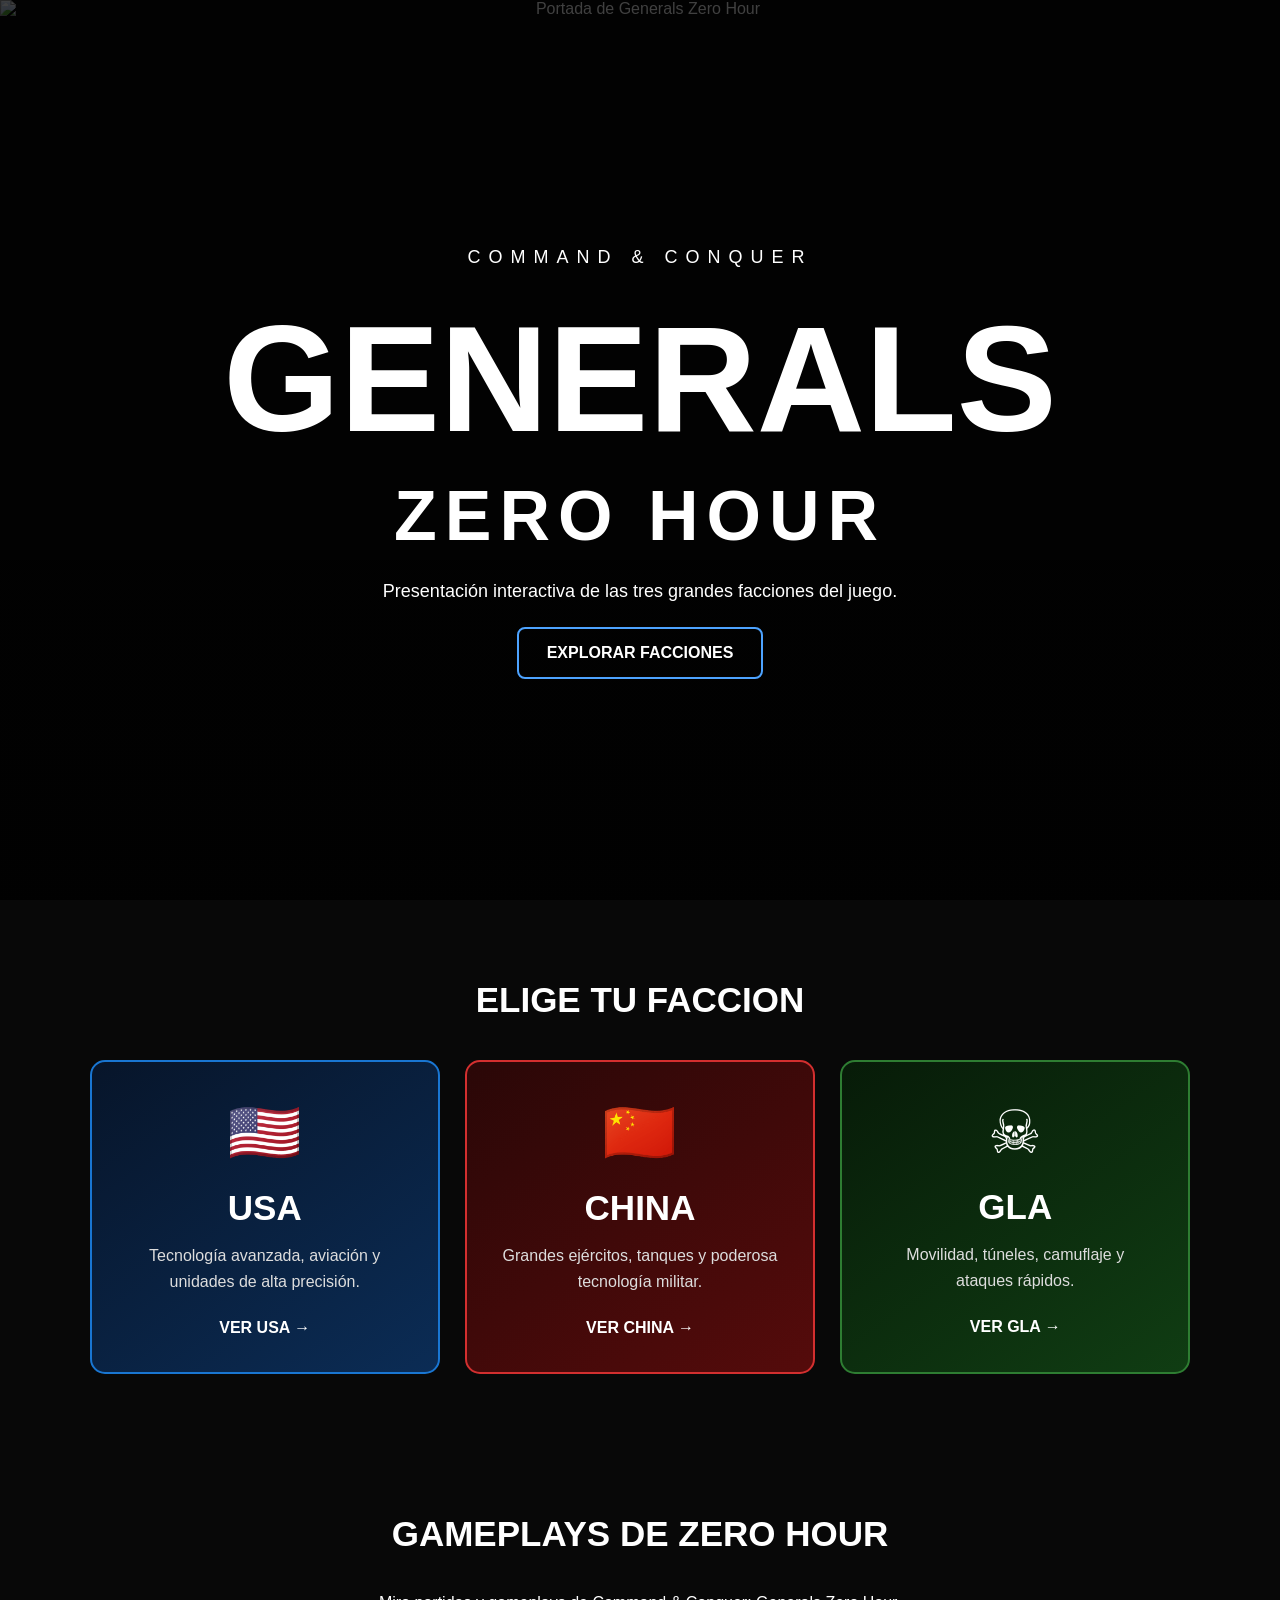
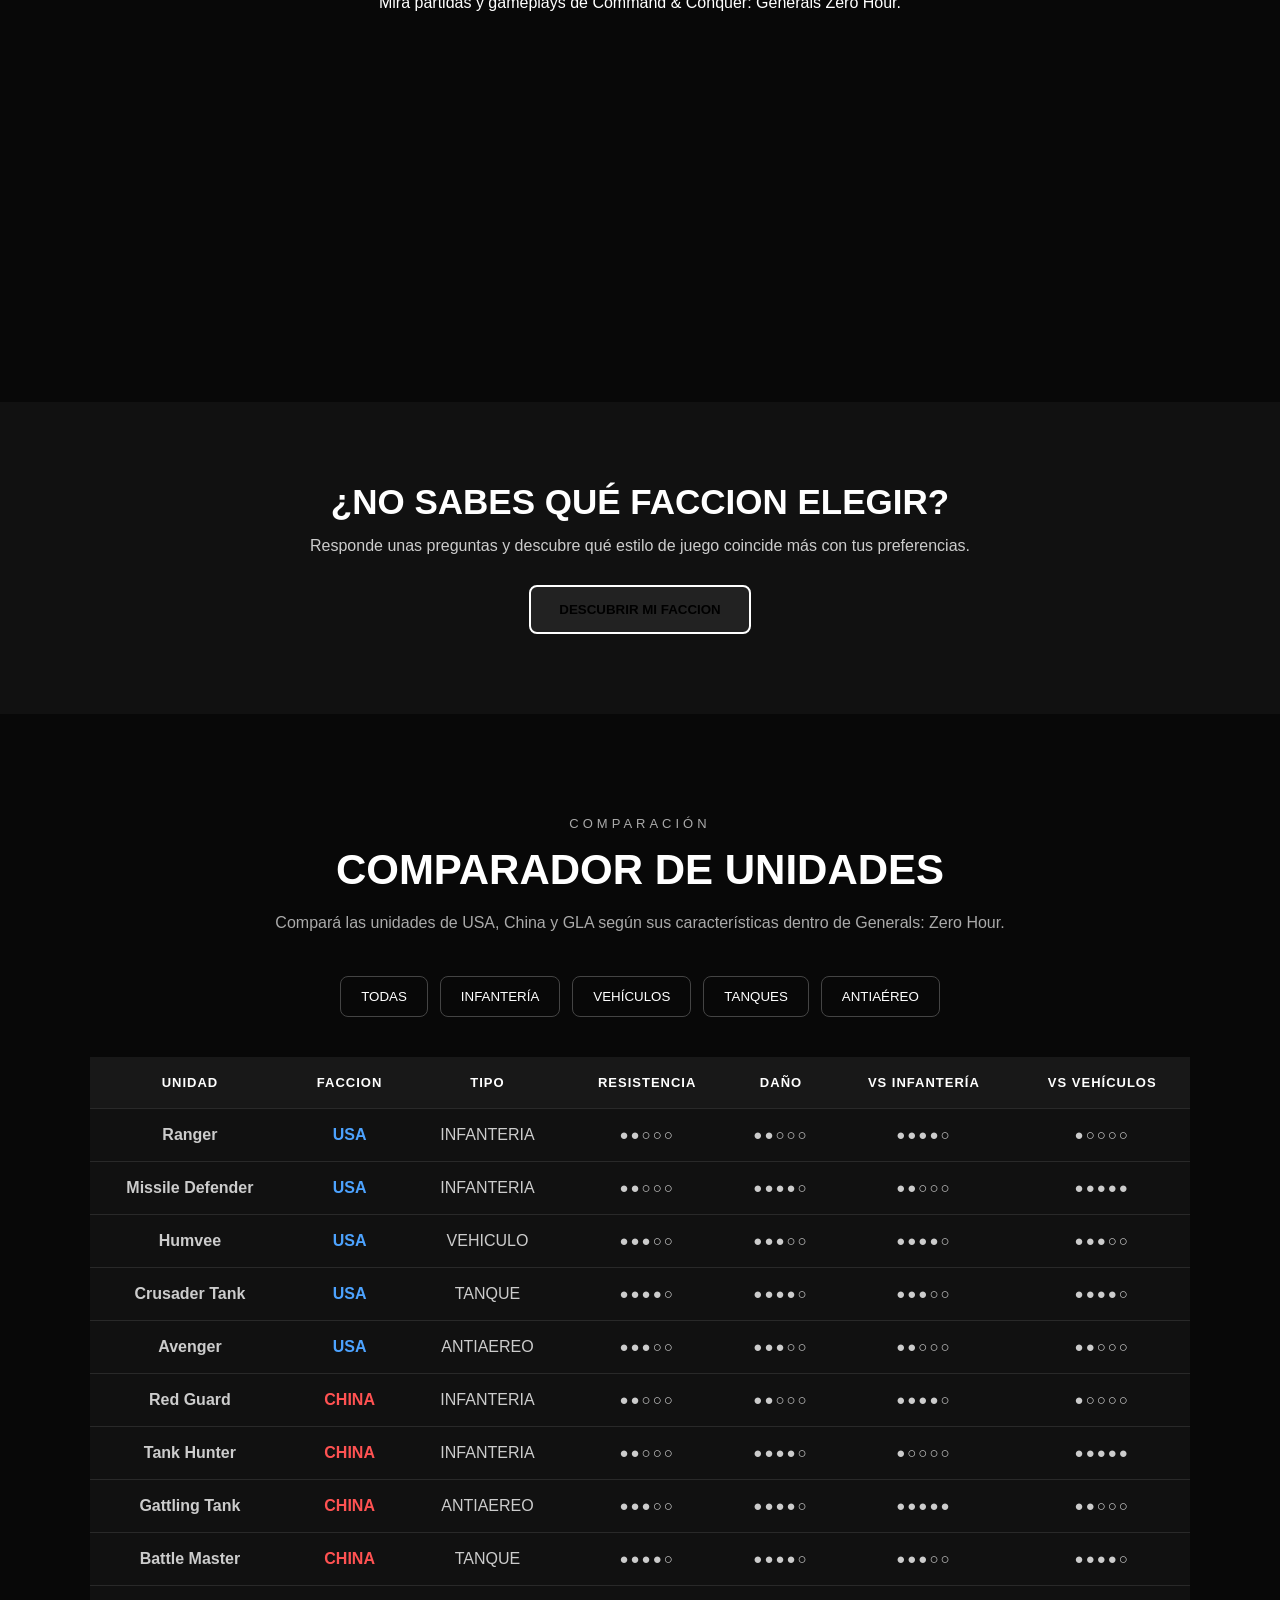
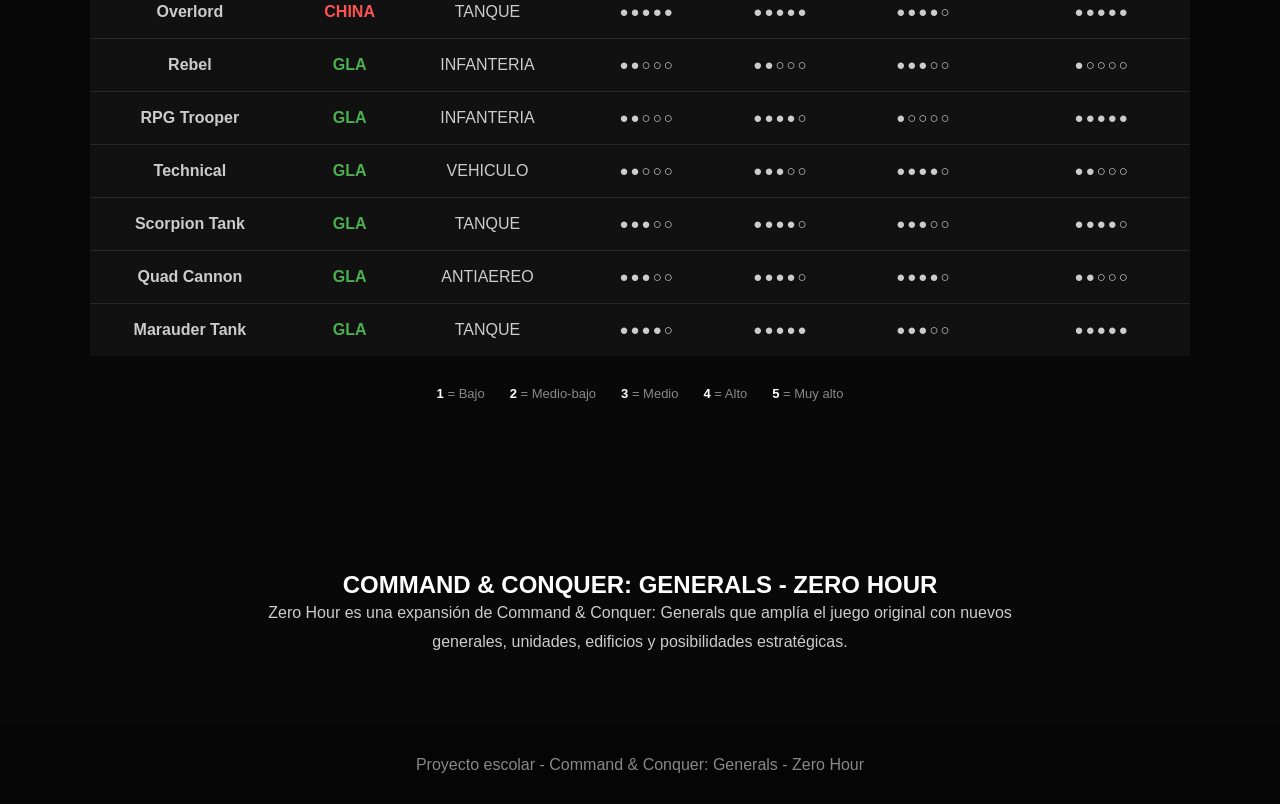
==== index.html @ 0353620f "Update index.html" ====
<!DOCTYPE html>
<html lang="es">
<head>
    <meta charset="UTF-8">
    <meta name="viewport" content="width=device-width, initial-scale=1.0">
    <title>Command & Conquer: Generals - Zero Hour</title>
    <link rel="stylesheet" href="estilo.css">
</head>

<body class="portada">

    <header class="hero">

        <!-- CAMBIA ESTA IMAGEN POR TU PORTADA -->
        <img src="portada.jpg" class="imagen-portada" alt="Portada de Generals Zero Hour">

        <div class="hero-contenido">
            <p class="subtitulo">COMMAND & CONQUER</p>

            <h1>GENERALS</h1>

            <h2>ZERO HOUR</h2>

            <p>
                Presentación interactiva de las tres grandes facciones
                del juego.
            </p>

            <a href="#facciones" class="boton principal">
                EXPLORAR FACCIONES
            </a>
        
        </div>

    </header>


    <main>

        <section id="facciones" class="seccion">

            <h2 class="titulo">ELIGE TU FACCION</h2>

            <div class="facciones">

                <a href="usa.html" class="faccion-card usa-card">
                    <div class="icono-faccion">🇺🇸</div>
                    <h3>USA</h3>
                    <p>
                        Tecnología avanzada, aviación y unidades de alta
                        precisión.
                    </p>
                    <span>VER USA →</span>
                </a>


                <a href="china.html" class="faccion-card china-card">
                    <div class="icono-faccion">🇨🇳</div>
                    <h3>CHINA</h3>
                    <p>
                        Grandes ejércitos, tanques y poderosa tecnología
                        militar.
                    </p>
                    <span>VER CHINA →</span>
                </a>


                <a href="gla.html" class="faccion-card gla-card">
                    <div class="icono-faccion">☠</div>
                    <h3>GLA</h3>
                    <p>
                        Movilidad, túneles, camuflaje y ataques rápidos.
                    </p>
                    <span>VER GLA →</span>
                </a>

            </div>

        </section>
        <!-- =====================================
     GAMEPLAYS DE ZERO HOUR
===================================== -->

<section id="gameplays" class="gameplays">

    <h2 class="titulo">GAMEPLAYS DE ZERO HOUR</h2>

    <p>
        Mira partidas y gameplays de Command & Conquer: Generals Zero Hour.
    </p>

    <div class="videos-grid">

        <div class="video">
            <iframe
                src="https://www.youtube.com/embed/ID_DEL_VIDEO"
                title="Gameplay de Generals Zero Hour"
                allowfullscreen>
            </iframe>
        </div>

        <div class="video">
            <iframe
                src="https://www.youtube.com/embed/ID_DEL_VIDEO"
                title="Gameplay de Generals Zero Hour"
                allowfullscreen>
            </iframe>
        </div>

    </div>

</section>


        <!-- DESCUBRIR FACCIÓN -->

        <section class="descubrir">

            <h2>¿NO SABES QUÉ FACCION ELEGIR?</h2>

            <p>
                Responde unas preguntas y descubre qué estilo de juego
                coincide más con tus preferencias.
            </p>

            <button onclick="iniciarTest()" class="boton descubrir-boton">
                DESCUBRIR MI FACCION
            </button>

            <div id="test" class="test oculto">

                <h3 id="pregunta"></h3>

                <div id="respuestas"></div>

            </div>

            <div id="resultado" class="resultado oculto"></div>

        </section>

        <!-- =====================================
     COMPARACIÓN DE UNIDADES
===================================== -->

<section id="comparacion" class="comparacion">

    <span class="etiqueta-comparacion">
        COMPARACIÓN
    </span>

    <h2>COMPARADOR DE UNIDADES</h2>

    <p class="intro-comparacion">
        Compará las unidades de USA, China y GLA según sus
        características dentro de Generals: Zero Hour.
    </p>


    <!-- FILTROS -->

    <div class="filtros-comparacion">

        <button onclick="filtrarUnidades('todas')">
            TODAS
        </button>

        <button onclick="filtrarUnidades('infanteria')">
            INFANTERÍA
        </button>

        <button onclick="filtrarUnidades('vehiculo')">
            VEHÍCULOS
        </button>

        <button onclick="filtrarUnidades('tanque')">
            TANQUES
        </button>

        <button onclick="filtrarUnidades('antiaereo')">
            ANTIAÉREO
        </button>

    </div>


    <!-- TABLA -->

    <div class="tabla-comparacion">

        <table>

            <thead>

                <tr>
                    <th>UNIDAD</th>
                    <th>FACCION</th>
                    <th>TIPO</th>
                    <th>RESISTENCIA</th>
                    <th>DAÑO</th>
                    <th>VS INFANTERÍA</th>
                    <th>VS VEHÍCULOS</th>
                </tr>

            </thead>

            <tbody id="tabla-unidades">

            </tbody>

        </table>

    </div>


    <!-- LEYENDA -->

    <div class="leyenda-comparacion">

        <p>
            <strong>1</strong> = Bajo
        </p>

        <p>
            <strong>2</strong> = Medio-bajo
        </p>

        <p>
            <strong>3</strong> = Medio
        </p>

        <p>
            <strong>4</strong> = Alto
        </p>

        <p>
            <strong>5</strong> = Muy alto
        </p>

    </div>

</section>


        <section class="informacion">

            <h2>COMMAND & CONQUER: GENERALS - ZERO HOUR</h2>

            <p>
                Zero Hour es una expansión de Command & Conquer: Generals
                que amplía el juego original con nuevos generales, unidades,
                edificios y posibilidades estratégicas.
            </p>

        </section>

    </main>


    <footer>
        <p>Proyecto escolar - Command & Conquer: Generals - Zero Hour</p>
    </footer>


    <script src="script.js"></script>

</body>
</html>
---- estilo.css ----
* {
    margin: 0;
    padding: 0;
    box-sizing: border-box;
}


html {
    scroll-behavior: smooth;
}


body {
    font-family: Arial, sans-serif;
    background: #080808;
    color: white;
}


a {
    text-decoration: none;
    color: inherit;
}


/* =========================
   PORTADA
========================= */

.hero {
    min-height: 100vh;
    position: relative;
    display: flex;
    align-items: center;
    justify-content: center;
    text-align: center;
    overflow: hidden;
}


.imagen-portada {
    position: absolute;
    width: 100%;
    height: 100%;
    object-fit: cover;
    z-index: -2;
}


.hero::after {
    content: "";
    position: absolute;
    inset: 0;
    background: linear-gradient(
        rgba(0,0,0,.75),
        rgba(0,0,0,.85)
    );
    z-index: -1;
}


.hero-contenido {
    max-width: 900px;
    padding: 30px;
}


.subtitulo {
    letter-spacing: 8px;
    font-size: 20px;
}


.hero h1 {
    font-size: clamp(60px, 12vw, 150px);
    margin: 10px 0;
}


.hero h2 {
    font-size: clamp(30px, 6vw, 70px);
    letter-spacing: 8px;
}


.hero p {
    margin: 25px 0;
    font-size: 18px;
}


/* =========================
   BOTONES
========================= */

.boton {
    display: inline-block;
    padding: 15px 28px;
    border: 2px solid white;
    border-radius: 8px;
    font-weight: bold;
    cursor: pointer;
    transition: .3s;
}


.boton:hover {
    transform: scale(1.05);
    background: white;
    color: black;
}


.principal {
    border-color: #4da3ff;
}


/* =========================
   SECCIONES
========================= */

.seccion {
    padding: 80px 7%;
}


.titulo {
    text-align: center;
    margin-bottom: 40px;
    font-size: 35px;
}


/* =========================
   FACCIONES
========================= */

.facciones {
    display: grid;
    grid-template-columns: repeat(3, 1fr);
    gap: 25px;
}


.faccion-card {
    min-height: 300px;
    padding: 35px;
    border-radius: 15px;
    text-align: center;
    border: 2px solid;
    transition: .3s;
}


.faccion-card:hover {
    transform: translateY(-10px);
}


.icono-faccion {
    font-size: 60px;
    margin-bottom: 20px;
}


.faccion-card h3 {
    font-size: 35px;
    margin-bottom: 15px;
}


.faccion-card p {
    line-height: 1.6;
    color: #ddd;
}


.faccion-card span {
    display: block;
    margin-top: 25px;
    font-weight: bold;
}


/* USA */

.usa-card {
    border-color: #1976d2;
    background: linear-gradient(
        145deg,
        #07152a,
        #0b2c55
    );
}


/* CHINA */

.china-card {
    border-color: #d32f2f;
    background: linear-gradient(
        145deg,
        #2a0707,
        #550b0b
    );
}


/* GLA */

.gla-card {
    border-color: #2e7d32;
    background: linear-gradient(
        145deg,
        #071b08,
        #103d13
    );
}


/* =========================
   DESCUBRIR
========================= */

.descubrir {
    padding: 80px 7%;
    text-align: center;
    background: #111;
}


.descubrir h2 {
    font-size: 35px;
    margin-bottom: 15px;
}


.descubrir p {
    color: #ccc;
    margin-bottom: 30px;
}


.descubrir-boton {
    background: #222;
}


.test {
    max-width: 700px;
    margin: 40px auto;
    padding: 30px;
    border: 1px solid #555;
    border-radius: 15px;
}


.test button {
    width: 100%;
    margin: 10px 0;
    padding: 15px;
    border: 1px solid #555;
    background: #181818;
    color: white;
    border-radius: 8px;
    cursor: pointer;
}


.test button:hover {
    background: #333;
}


.resultado {
    max-width: 700px;
    margin: auto;
    padding: 30px;
    border-radius: 15px;
    background: #181818;
}


.oculto {
    display: none;
}


/* =========================
   INFORMACION
========================= */

.informacion {
    padding: 70px 10%;
    text-align: center;
}


.informacion p {
    max-width: 800px;
    margin: auto;
    line-height: 1.8;
    color: #ccc;
}


footer {
    text-align: center;
    padding: 30px;
    background: #050505;
    color: #888;
}


/* =========================
   BARRA DE FACCIONES
========================= */

.barra {
    position: sticky;
    top: 0;
    z-index: 10;

    display: flex;
    justify-content: space-between;
    align-items: center;

    padding: 18px 6%;

    background: rgba(0,0,0,.9);
    backdrop-filter: blur(10px);
}


.logo {
    font-weight: bold;
    font-size: 22px;
}


.barra nav {
    display: flex;
    gap: 25px;
}


.barra nav a:hover {
    text-decoration: underline;
}


/* =========================
   CABECERA DE FACCION
========================= */

.cabecera-faccion {
    min-height: 400px;

    display: flex;
    align-items: center;

    padding: 60px 8%;

    border-bottom: 3px solid;
}


.cabecera-faccion h1 {
    font-size: 100px;
    margin: 10px 0;
}


.cabecera-faccion p {
    max-width: 700px;
    font-size: 20px;
    line-height: 1.6;
}


.etiqueta {
    letter-spacing: 4px;
}


/* =========================
   CONTENIDO
========================= */

.contenido-faccion {
    padding: 70px 7%;
}


.contenido-faccion section {
    margin-bottom: 100px;
}


.galeria {
    display: grid;
    grid-template-columns: repeat(4, 1fr);
    gap: 25px;
}


/* =========================
   TARJETAS DE UNIDADES
========================= */

.unidad {
    background: #111;
    border: 1px solid #333;
    border-radius: 12px;
    overflow: hidden;
    transition: .3s;
}


.unidad:hover {
    transform: translateY(-7px);
}


.unidad img {
    width: 100%;
    height: 180px;
    object-fit: cover;
    display: block;
    background: #222;
}


.unidad h3 {
    padding: 15px 15px 5px;
}


.unidad p {
    padding: 0 15px 20px;
    color: #aaa;
    line-height: 1.5;
}


/* =========================
   USA
========================= */

.usa .cabecera-faccion {
    background: linear-gradient(
        135deg,
        #061a35,
        #0b4d91
    );

    border-color: #1976d2;
}


.usa .titulo {
    color: #4da3ff;
}


.usa .unidad:hover {
    border-color: #1976d2;
}


/* =========================
   CHINA
========================= */

.china .cabecera-faccion {
    background: linear-gradient(
        135deg,
        #350606,
        #8b0000
    );

    border-color: #d32f2f;
}


.china .titulo {
    color: #ff5252;
}


.china .unidad:hover {
    border-color: #d32f2f;
}


/* =========================
   GLA
========================= */

.gla .cabecera-faccion {
    background: linear-gradient(
        135deg,
        #061d08,
        #17651e
    );

    border-color: #2e7d32;
}


.gla .titulo {
    color: #4caf50;
}


.gla .unidad:hover {
    border-color: #2e7d32;
}


/* =========================
   VOLVER
========================= */

.volver {
    margin-bottom: 50px;
}


/* =========================
   CELULAR
========================= */

@media (max-width: 900px) {

    .facciones {
        grid-template-columns: 1fr;
    }


    .galeria {
        grid-template-columns: repeat(2, 1fr);
    }


    .barra {
        flex-direction: column;
        gap: 15px;
    }

}


@media (max-width: 550px) {

    .galeria {
        grid-template-columns: 1fr;
    }


    .barra nav {
        gap: 10px;
        font-size: 13px;
    }


    .cabecera-faccion h1 {
        font-size: 65px;
    }


}
/* =========================
   TARJETAS DE GENERALES
========================= */

.generales-grid {
    display: grid;
    grid-template-columns: repeat(3, 1fr);
    gap: 30px;
    margin-top: 40px;
}

.general-card {
    background: #111;
    border: 1px solid #333;
    border-radius: 15px;
    overflow: hidden;
    transition: .3s;
    box-shadow: 0 10px 30px rgba(0,0,0,.4);
}

.general-card:hover {
    transform: translateY(-8px);
}

.general-card > img {
    width: 100%;
    height: 230px;
    object-fit: cover;
    display: block;
    background: #222;
}

.general-info {
    padding: 25px;
}

.general-info h3 {
    font-size: 27px;
    margin-bottom: 5px;
}

.general-info h4 {
    margin-bottom: 18px;
    font-size: 17px;
    color: #aaa;
}

.general-info p {
    color: #ccc;
    line-height: 1.6;
    margin-bottom: 20px;
}

.general-info h5 {
    margin-top: 20px;
    margin-bottom: 8px;
    letter-spacing: 1px;
}

.general-info ul {
    padding-left: 20px;
    color: #bbb;
    line-height: 1.8;
}

.tipo-general {
    display: inline-block;
    font-size: 12px;
    letter-spacing: 2px;
    font-weight: bold;
    margin-bottom: 10px;
}


/* COLORES USA */

.usa .general-card {
    border-color: #145da0;
}

.usa .general-card:hover {
    border-color: #4da3ff;
    box-shadow: 0 10px 35px rgba(25,118,210,.3);
}

.usa .tipo-general {
    color: #4da3ff;
}


/* COLORES CHINA */

.china .general-card {
    border-color: #8b1717;
}

.china .general-card:hover {
    border-color: #ff5252;
    box-shadow: 0 10px 35px rgba(211,47,47,.3);
}

.china .tipo-general {
    color: #ff5252;
}


/* COLORES GLA */

.gla .general-card {
    border-color: #17651e;
}

.gla .general-card:hover {
    border-color: #4caf50;
    box-shadow: 0 10px 35px rgba(46,125,50,.3);
}

.gla .tipo-general {
    color: #4caf50;
}


/* RESPONSIVE */

@media (max-width: 1000px) {

    .generales-grid {
        grid-template-columns: repeat(2, 1fr);
    }

}

@media (max-width: 600px) {

    .generales-grid {
        grid-template-columns: 1fr;
    }

}
/* =========================
   GENERALES SELECCIONABLES
========================= */

.general-seleccionable {
    cursor: pointer;
}

.general-seleccionable:hover {
    transform: translateY(-10px) scale(1.02);
}


/* =========================
   PÁGINA DEL GENERAL
========================= */

.pagina-general {
    background: #080808;
    color: white;
}

.contenido-general {
    width: 90%;
    max-width: 1200px;
    margin: 0 auto;
    padding: 70px 0;
}

.general-cabecera {
    display: grid;
    grid-template-columns: 400px 1fr;
    gap: 50px;
    align-items: center;
    margin-bottom: 70px;
}

.general-cabecera img {
    width: 100%;
    height: 400px;
    object-fit: cover;
    border-radius: 18px;
    background: #151515;
}

.general-cabecera h1 {
    font-size: 48px;
    margin: 10px 0;
}

.general-cabecera h2 {
    color: #aaa;
    margin-bottom: 20px;
}

.general-cabecera p {
    color: #ccc;
    line-height: 1.8;
    font-size: 17px;
}


/* LISTAS DE INFORMACIÓN */

.info-lista {
    display: grid;
    grid-template-columns: repeat(3, 1fr);
    gap: 20px;
    margin-bottom: 60px;
}

.info-item {
    background: #151515;
    border: 1px solid #333;
    border-radius: 12px;
    padding: 20px;
    color: #ddd;
    transition: .3s;
}

.info-item:hover {
    transform: translateY(-5px);
    border-color: #777;
}


/* TÁCTICAS */

.tacticas {
    background: #111;
    border-left: 4px solid #777;
    padding: 30px;
    margin-bottom: 60px;
    border-radius: 10px;
}

.tacticas p {
    color: #ccc;
    line-height: 1.8;
}


/* UNIDADES */

#unidades-especiales {
    margin-bottom: 60px;
}


/* BOTONES */

.botones-general {
    display: flex;
    justify-content: center;
    gap: 20px;
    flex-wrap: wrap;
    margin-top: 50px;
}


/* MÓVIL */

@media (max-width: 800px) {

    .general-cabecera {
        grid-template-columns: 1fr;
    }

    .general-cabecera img {
        height: 300px;
    }

    .general-cabecera h1 {
        font-size: 35px;
    }

    .info-lista {
        grid-template-columns: 1fr;
    }

}
/* =====================================
   COMPARADOR DE UNIDADES
===================================== */

.comparacion {

    padding: 100px 7%;

    background: #080808;

    text-align: center;

}


.etiqueta-comparacion {

    display: inline-block;

    color: #aaa;

    letter-spacing: 4px;

    font-size: 13px;

    margin-bottom: 15px;

}


.comparacion h2 {

    font-size: 42px;

    margin-bottom: 15px;

}


.intro-comparacion {

    max-width: 750px;

    margin: 0 auto 40px;

    color: #aaa;

    line-height: 1.7;

}


/* FILTROS */

.filtros-comparacion {

    display: flex;

    justify-content: center;

    flex-wrap: wrap;

    gap: 12px;

    margin-bottom: 40px;

}


.filtros-comparacion button {

    padding: 12px 20px;

    background: transparent;

    color: white;

    border: 1px solid #444;

    border-radius: 8px;

    cursor: pointer;

    transition: .3s;

}


.filtros-comparacion button:hover {

    background: #222;

    transform: translateY(-2px);

}


/* TABLA */

.tabla-comparacion {

    width: 100%;

    overflow-x: auto;

}


.tabla-comparacion table {

    width: 100%;

    min-width: 850px;

    border-collapse: collapse;

    background: #111;

}


.tabla-comparacion th {

    padding: 18px 12px;

    background: #181818;

    color: white;

    font-size: 13px;

    letter-spacing: 1px;

}


.tabla-comparacion td {

    padding: 17px 12px;

    border-top: 1px solid #292929;

    color: #ccc;

}


.tabla-comparacion tr:hover {

    background: #191919;

}


/* COLORES DE FACCIONES */

.faccion-usa {

    color: #4da3ff !important;

    font-weight: bold;

}


.faccion-china {

    color: #ff5252 !important;

    font-weight: bold;

}


.faccion-gla {

    color: #4caf50 !important;

    font-weight: bold;

}


/* BARRAS */

.nivel {

    letter-spacing: 2px;

    font-size: 15px;

    white-space: nowrap;

}


/* LEYENDA */

.leyenda-comparacion {

    display: flex;

    justify-content: center;

    gap: 25px;

    flex-wrap: wrap;

    margin-top: 30px;

    color: #888;

    font-size: 13px;

}


.leyenda-comparacion strong {

    color: white;

}


/* MÓVIL */

@media (max-width: 700px) {

    .comparacion {

        padding: 70px 4%;

    }

    .comparacion h2 {

        font-size: 30px;

    }

}
.gameplays {
    padding: 60px 8%;
    text-align: center;
}

.gameplays p {
    margin-bottom: 30px;
}

.videos-grid {
    display: grid;
    grid-template-columns: repeat(auto-fit, minmax(300px, 1fr));
    gap: 25px;
}

.video {
    width: 100%;
    aspect-ratio: 16 / 9;
}

.video iframe {
    width: 100%;
    height: 100%;
    border: none;
    border-radius: 10px;
}
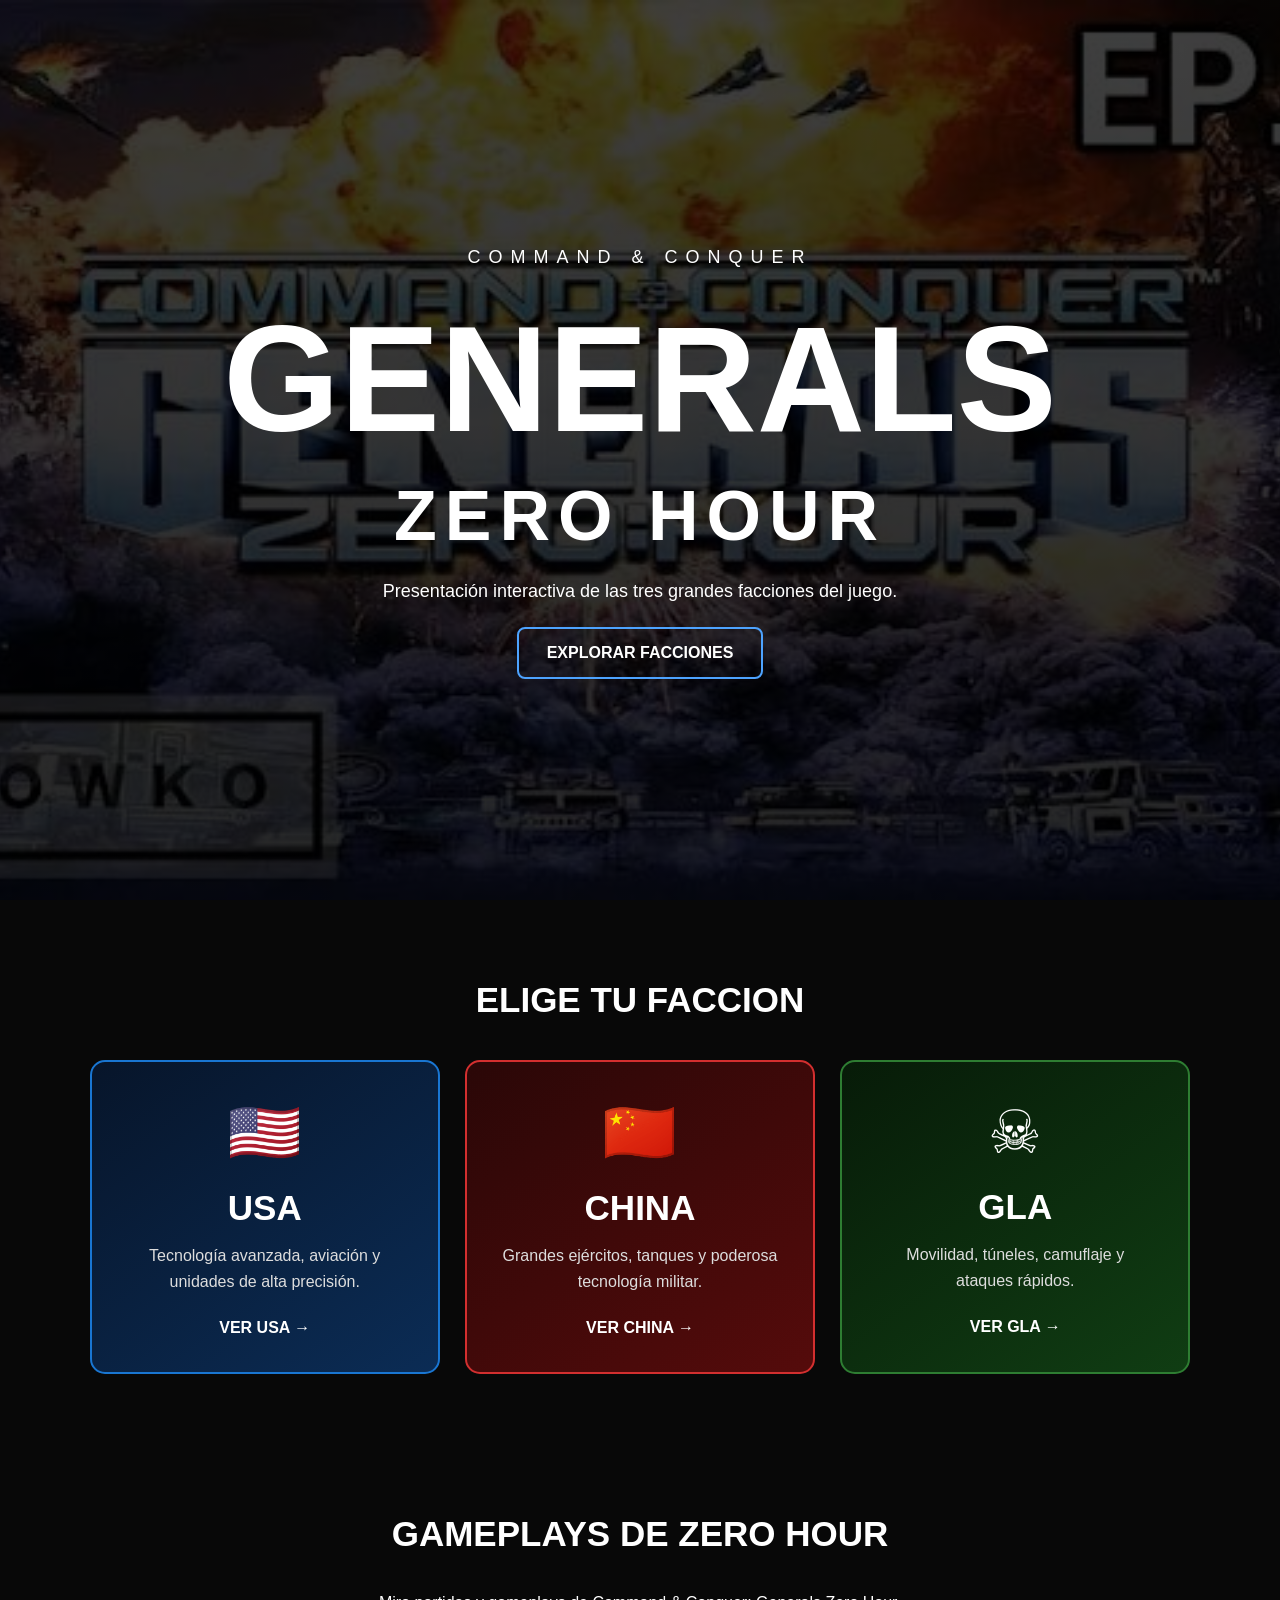
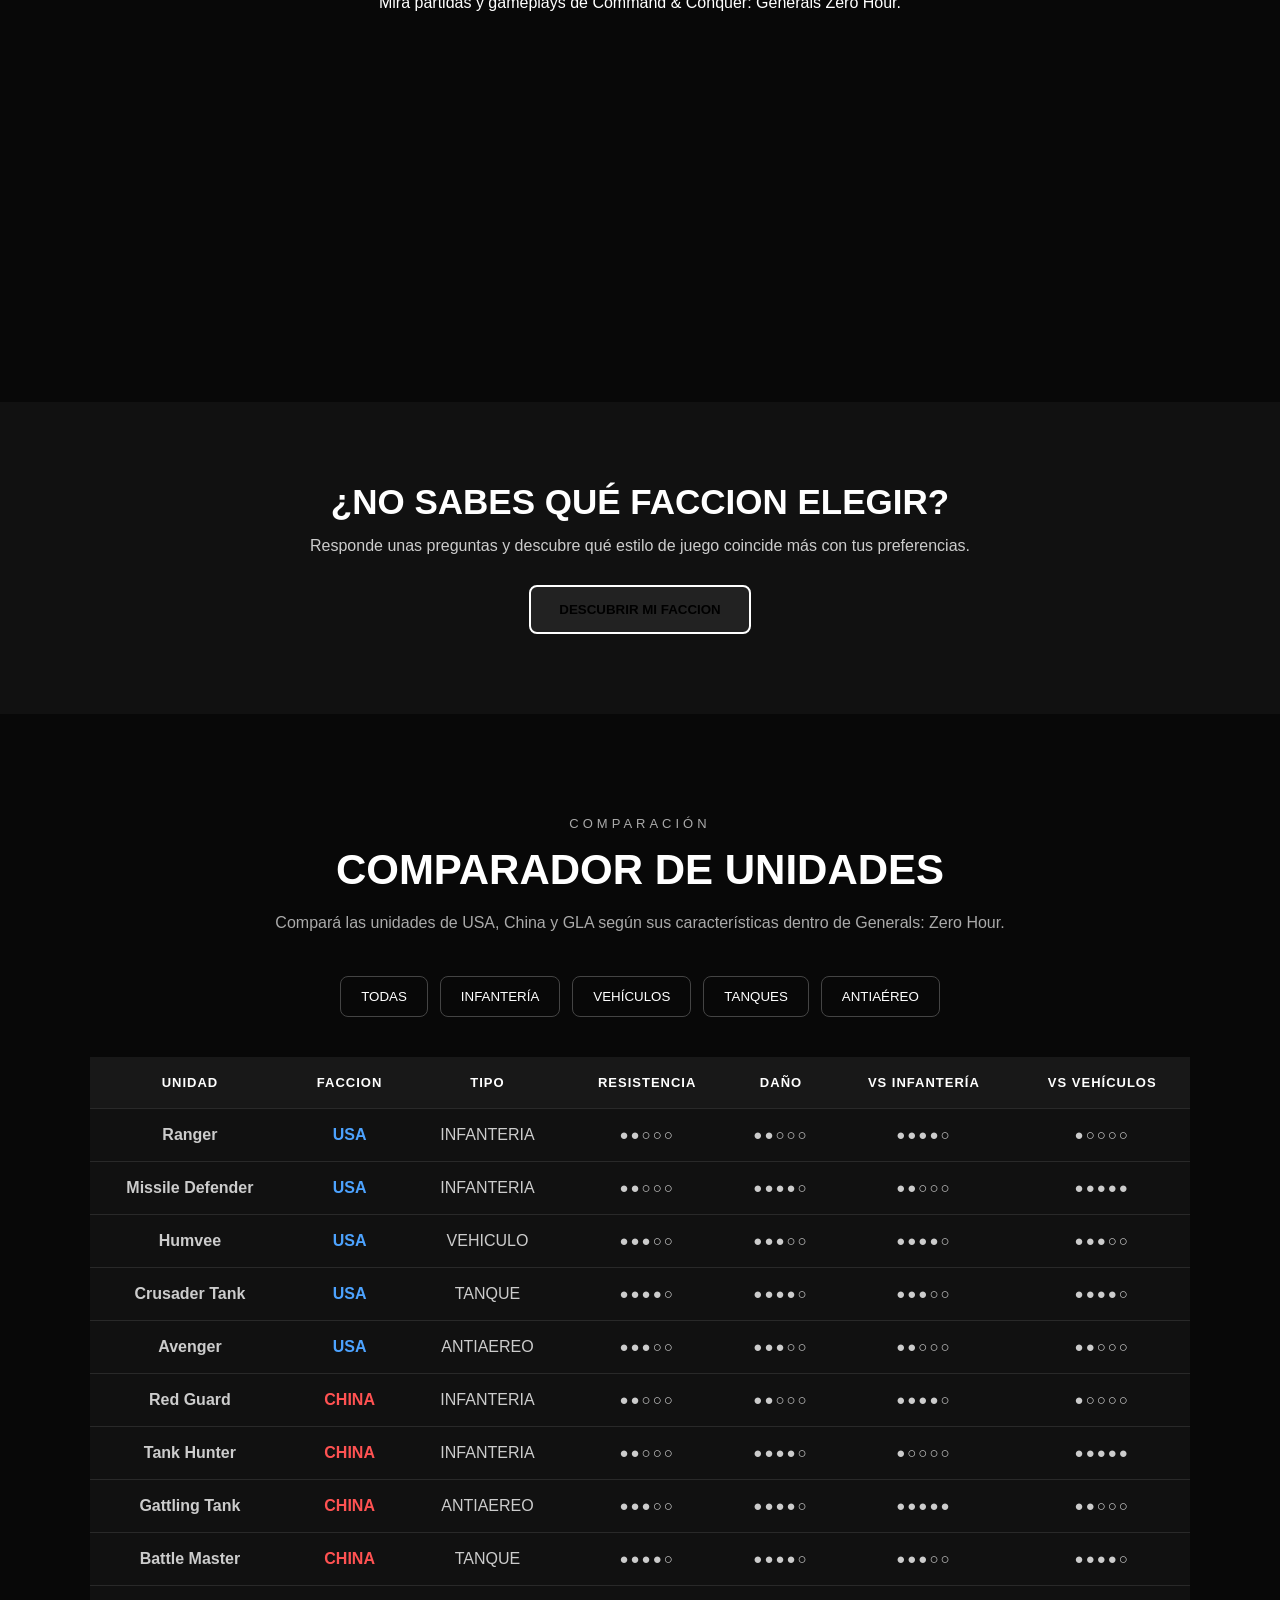
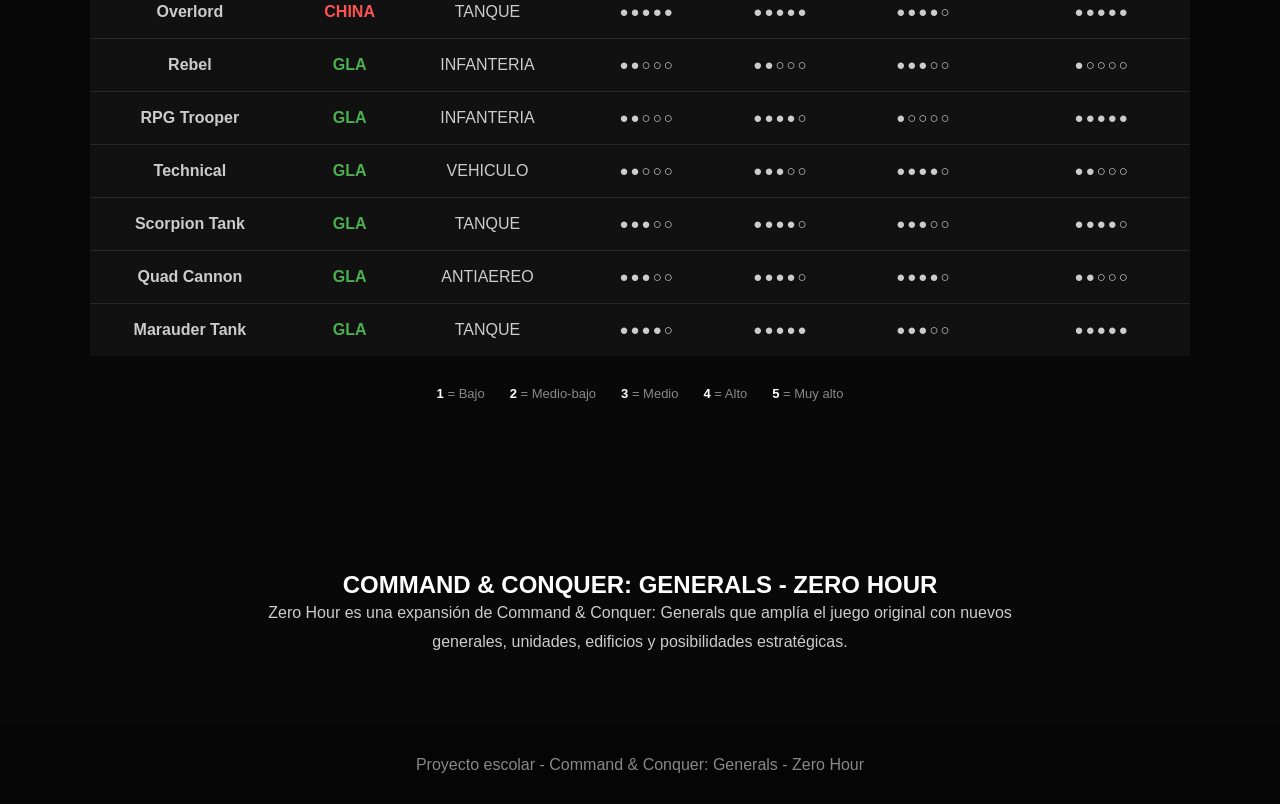
==== commit 635c696a: "Fix HTML encoding issues in index.html" ====
--- a/index.html
+++ b/index.html
@@ -93,7 +93,7 @@
 
         <div class="video">
             <iframe
-                src="https://www.youtube.com/embed/ID_DEL_VIDEO"
+                src="https://youtu.be/mf26tqIvAOc"
                 title="Gameplay de Generals Zero Hour"
                 allowfullscreen>
             </iframe>
--- a/estilo.css
+++ b/estilo.css
@@ -1117,4 +1117,4 @@
     height: 100%;
     border: none;
     border-radius: 10px;
-}+}
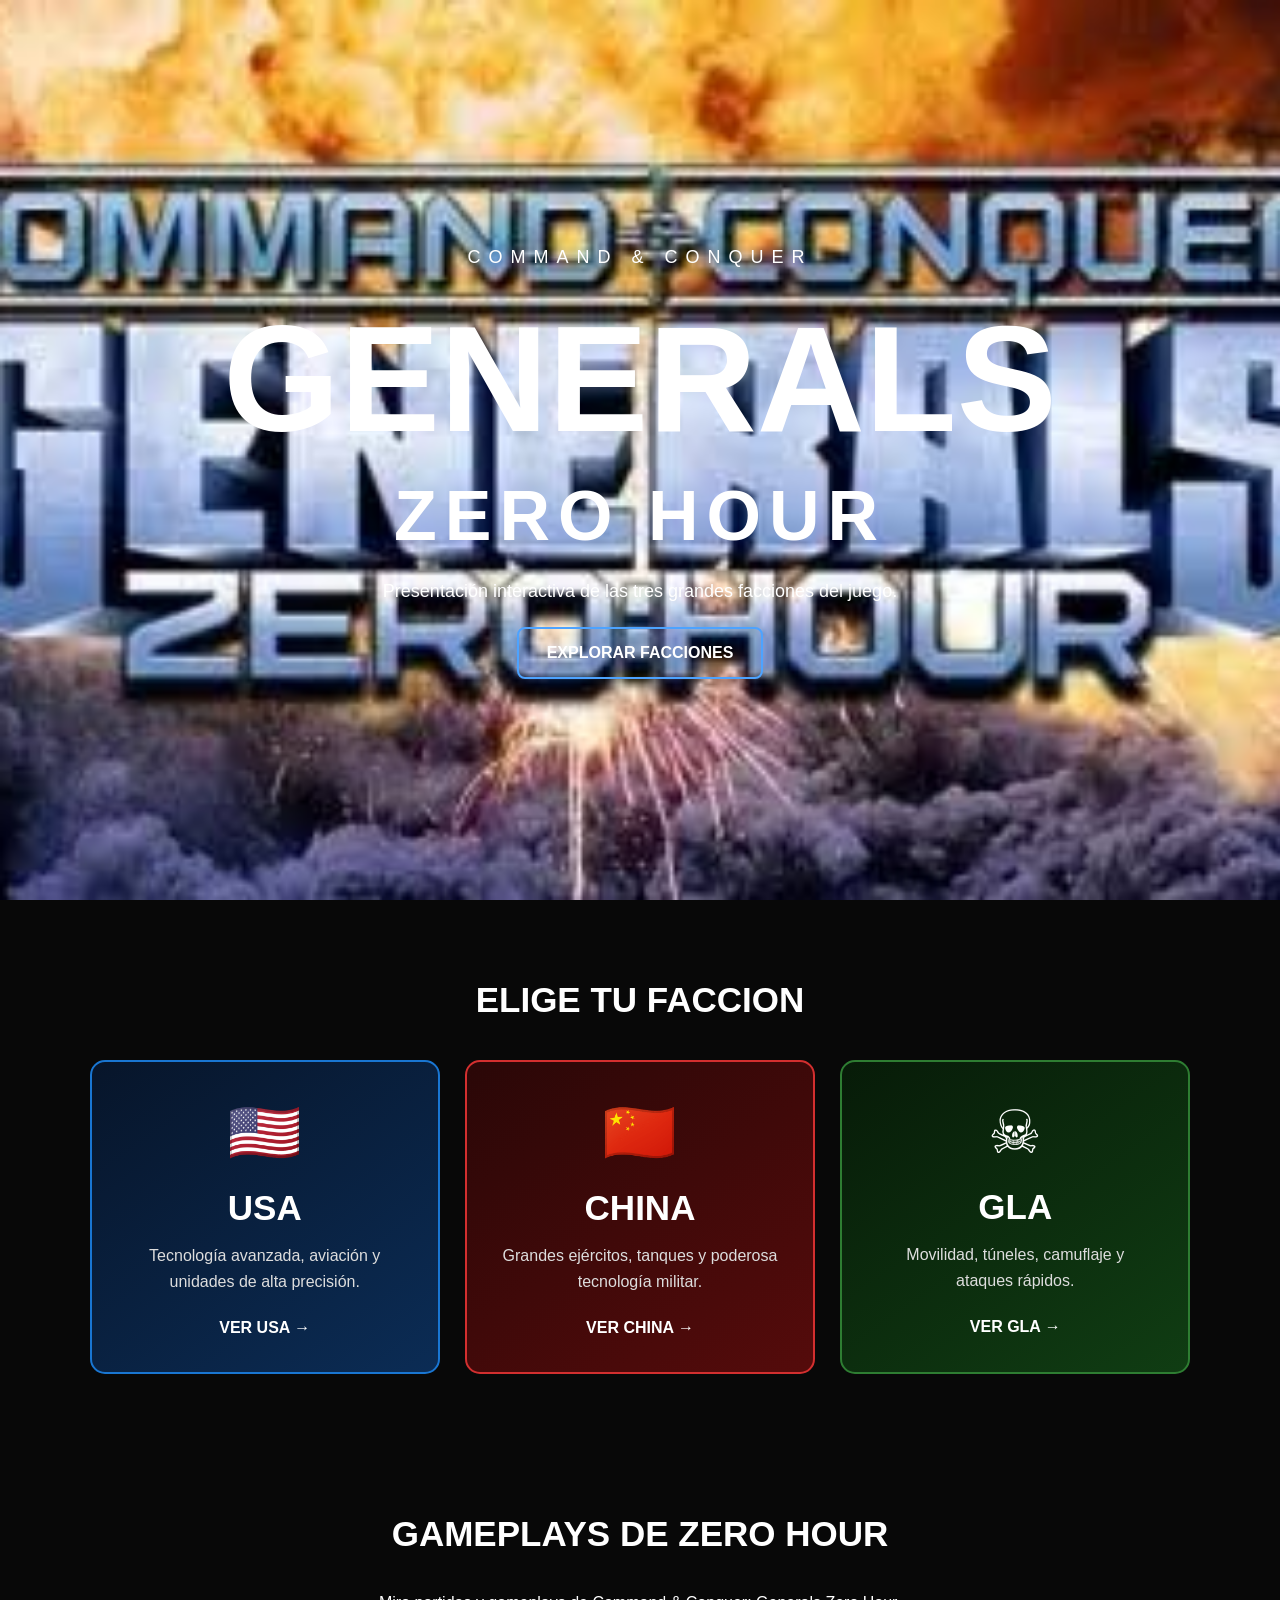
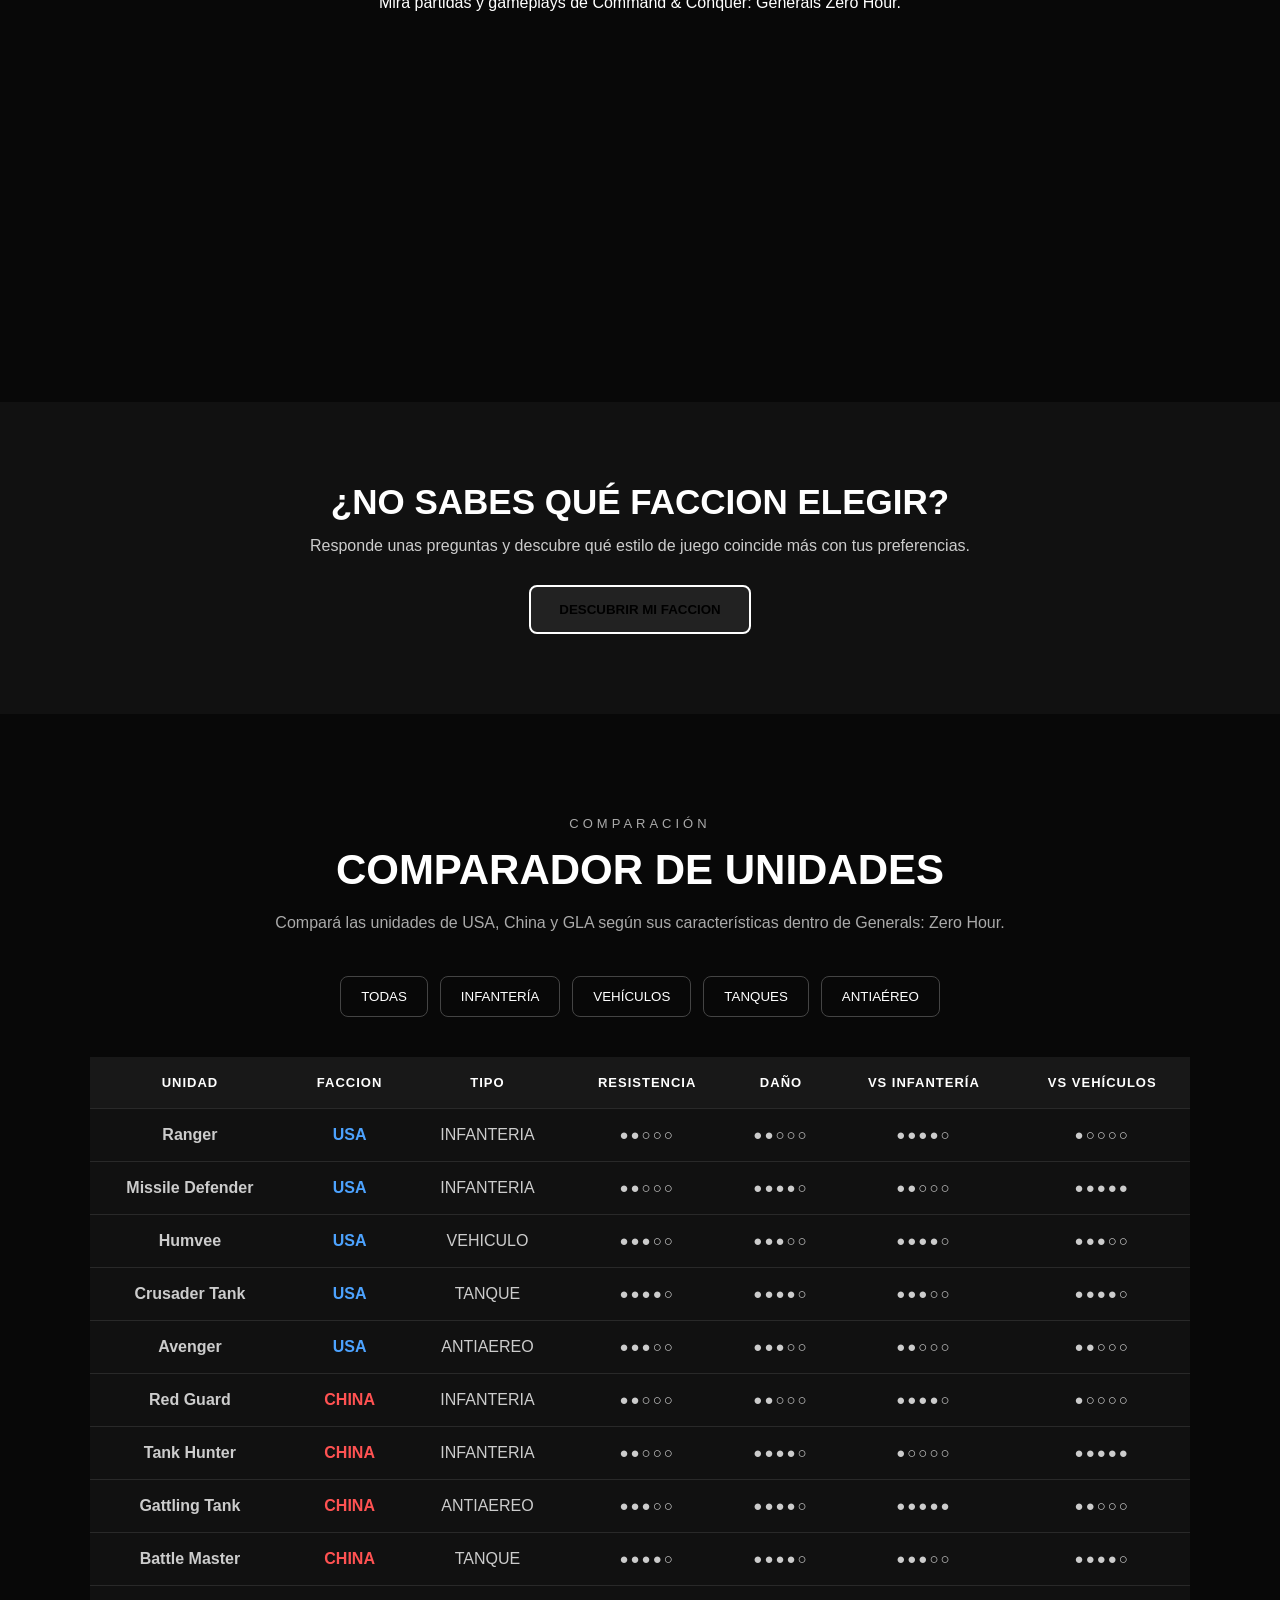
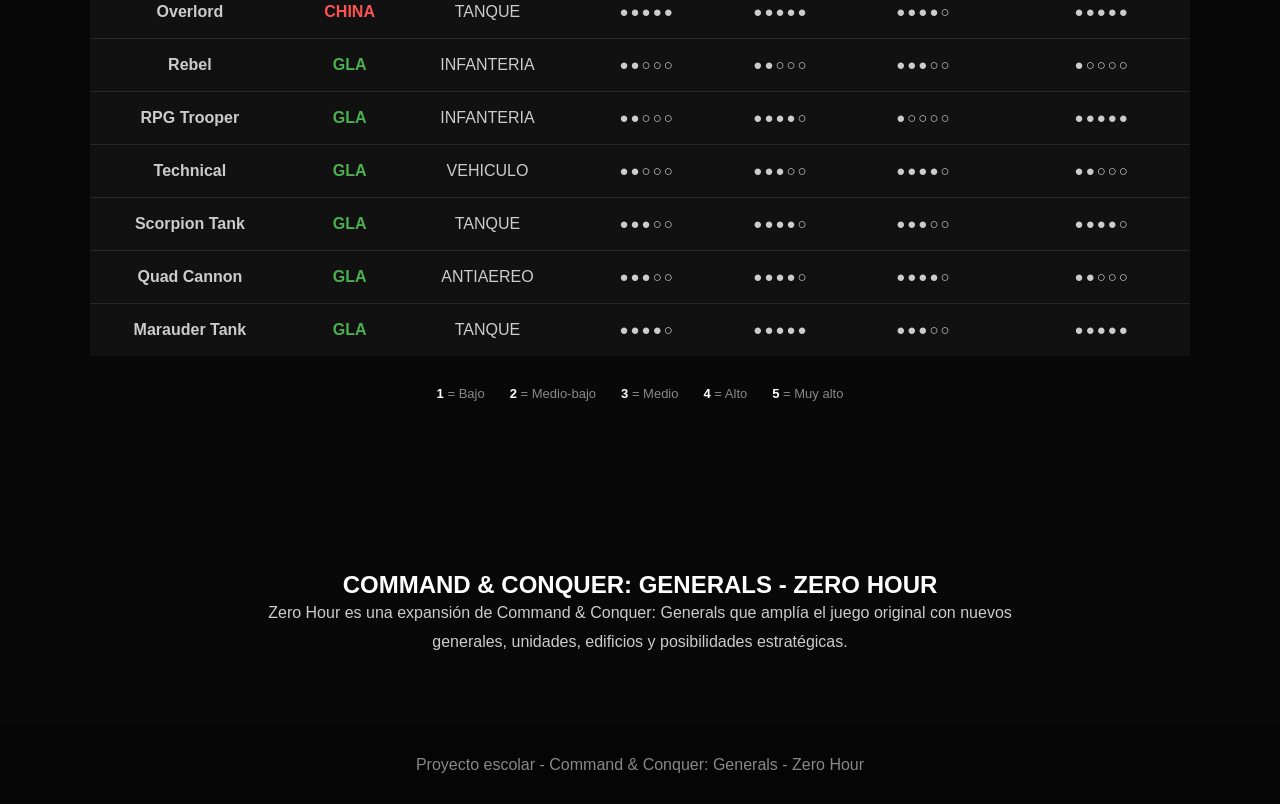
==== commit 3e02df1a: "Fix HTML encoding issues in index.html" ====
--- a/index.html
+++ b/index.html
@@ -263,6 +263,23 @@
 
 
     <script src="script.js"></script>
-
-</body>
-</html>
+    <!-- =====================================
+     REPRODUCTOR DE MÚSICA POR FACCIONES
+====================================== -->
+
+<!-- FACCION USA -->
+<audio id="usa-1" src="music - USA Battle theme 1(MP3_160K).mp3"></audio>
+<audio id="usa-2" src="Soundtrack - Usa Battle 2 Theme(MP3_160K).mp3"></audio>
+<audio id="usa-3" src="USA Soundtrack - Theme 3(MP3_160K).mp3"></audio>
+
+
+<!-- FACCION CHINA -->
+<audio id="china-1" src="Soundtrack - China Battle 3 Theme(MP3_160K).mp3"></audio>
+<audio id="china-2" src="Soundtrack - China Battle 4 Theme(MP3_160K).mp3"></audio>
+<audio id="china-3" src="C_C generals Soundtrack - China Battle 1 Theme(MP3_160K).mp3"></audio>
+
+
+<!-- FACCION GLA -->
+<audio id="gla-1" src="Zero Hour - 04. GLA Anthem(MP3_160K).mp3"></audio>
+<audio id="gla-2" src="Glory(MP3_160K).mp3"></audio>
+<audio id="gla-3" src="GLA Battle Theme 3(MP3_160K).mp3"></audio>
--- a/estilo.css
+++ b/estilo.css
@@ -26,6 +26,12 @@
 /* =========================
    PORTADA
 ========================= */
+
+
+/* =========================
+   PORTADA
+========================= */
+
 
 .hero {
     min-height: 100vh;
@@ -35,31 +41,35 @@
     justify-content: center;
     text-align: center;
     overflow: hidden;
+
+    background: url("portada.jpeg") center center / cover no-repeat;
 }
 
 
 .imagen-portada {
     position: absolute;
+    inset: 0;
     width: 100%;
     height: 100%;
     object-fit: cover;
+    object-position: center;
     z-index: -2;
 }
-
 
 .hero::after {
     content: "";
     position: absolute;
     inset: 0;
     background: linear-gradient(
-        rgba(0,0,0,.75),
-        rgba(0,0,0,.85)
+        rgba(0,0,0,.55),
+        rgba(0,0,0,.80)
     );
     z-index: -1;
 }
 
-
 .hero-contenido {
+    position: relative;
+    z-index: 1;
     max-width: 900px;
     padding: 30px;
 }
@@ -1118,3 +1128,242 @@
     border: none;
     border-radius: 10px;
 }
+
+/* =====================================
+   LOGOS DE LAS FACCIONES
+===================================== */
+
+.cabecera-faccion {
+    position: relative;
+    overflow: hidden;
+}
+
+.logo-faccion {
+    position: absolute;
+
+    top: 50%;
+    right: 5%;
+
+    transform: translateY(-50%);
+
+    width: 210px;
+    height: 210px;
+
+    object-fit: contain;
+
+    z-index: 2;
+
+    filter: drop-shadow(0 0 12px rgba(255, 255, 255, 0.35));
+
+    transition: transform 0.3s ease, filter 0.3s ease;
+}
+
+.logo-faccion:hover {
+    transform: translateY(-50%) scale(1.08);
+
+    filter: drop-shadow(0 0 22px rgba(255, 255, 255, 0.65));
+}
+
+/* LOGO EN CELULARES */
+
+@media (max-width: 700px) {
+
+    .logo-faccion {
+        width: 110px;
+        height: 110px;
+
+        top: 15px;
+        right: 15px;
+
+        transform: none;
+    }
+
+    .logo-faccion:hover {
+        transform: scale(1.05);
+    }
+
+}
+/* =================================
+   REPRODUCTOR DE MUSICA
+================================= */
+
+.reproductor {
+    position: relative;
+    width: 85%;
+    max-width: 850px;
+    margin: 45px auto;
+    padding: 30px 35px;
+    border-radius: 15px;
+    overflow: hidden;
+
+    background:
+        linear-gradient(135deg,
+        rgba(20, 25, 32, 0.97),
+        rgba(5, 8, 13, 0.98));
+
+    border: 1px solid rgba(255,255,255,0.12);
+
+    box-shadow:
+        0 15px 45px rgba(0,0,0,0.55),
+        inset 0 0 25px rgba(255,255,255,0.025);
+
+    display: flex;
+    align-items: center;
+    justify-content: space-between;
+    gap: 25px;
+}
+
+/* Línea decorativa superior */
+
+.reproductor::before {
+    content: "";
+    position: absolute;
+    top: 0;
+    left: 0;
+    width: 100%;
+    height: 3px;
+    background: var(--color-faccion);
+    box-shadow: 0 0 15px var(--color-faccion);
+}
+
+/* INFORMACION */
+
+.reproductor-info {
+    position: relative;
+    z-index: 1;
+}
+
+.reproductor-etiqueta {
+    font-size: 10px;
+    letter-spacing: 4px;
+    color: var(--color-faccion);
+    font-weight: 800;
+}
+
+.reproductor-info h2 {
+    color: white;
+    font-size: 22px;
+    letter-spacing: 2px;
+    margin: 9px 0;
+}
+
+.reproductor-info p {
+    color: #aab2bd;
+    font-size: 13px;
+    letter-spacing: 1px;
+}
+
+/* BOTONES */
+
+.controles-musica {
+    display: flex;
+    align-items: center;
+    gap: 12px;
+}
+
+.boton-musica {
+    width: 48px;
+    height: 48px;
+
+    border: 1px solid rgba(255,255,255,0.15);
+    border-radius: 10px;
+
+    background: rgba(255,255,255,0.06);
+    color: white;
+
+    font-size: 18px;
+    cursor: pointer;
+
+    transition: 0.3s ease;
+}
+
+.boton-musica:hover {
+    background: var(--color-faccion);
+    color: #080b0e;
+    transform: translateY(-4px);
+
+    box-shadow:
+        0 5px 20px var(--color-faccion);
+}
+
+/* BOTON PRINCIPAL */
+
+.boton-play {
+    width: 58px;
+    height: 58px;
+
+    background: var(--color-faccion);
+    color: #080b0e;
+
+    font-size: 22px;
+    border: none;
+
+    box-shadow:
+        0 0 18px var(--color-faccion);
+}
+
+.boton-play:hover {
+    background: white;
+    transform: scale(1.1);
+}
+
+/* PIE DEL REPRODUCTOR */
+
+.reproductor-pie {
+    position: absolute;
+    bottom: 12px;
+    left: 35px;
+    right: 35px;
+
+    display: flex;
+    justify-content: space-between;
+
+    color: rgba(255,255,255,0.35);
+    font-size: 9px;
+    letter-spacing: 2px;
+}
+
+/* =================================
+   COLORES POR FACCION
+================================= */
+
+/* USA */
+
+.usa {
+    --color-faccion: #42a5ff;
+}
+
+/* CHINA */
+
+.china {
+    --color-faccion: #ff3030;
+}
+
+/* GLA */
+
+.gla {
+    --color-faccion: #8cff32;
+}
+
+/* RESPONSIVE */
+
+@media (max-width: 700px) {
+
+    .reproductor {
+        width: 90%;
+        flex-direction: column;
+        align-items: flex-start;
+        padding: 28px 22px 50px;
+    }
+
+    .controles-musica {
+        width: 100%;
+        justify-content: center;
+    }
+
+    .reproductor-pie {
+        left: 22px;
+        right: 22px;
+        font-size: 8px;
+    }
+}
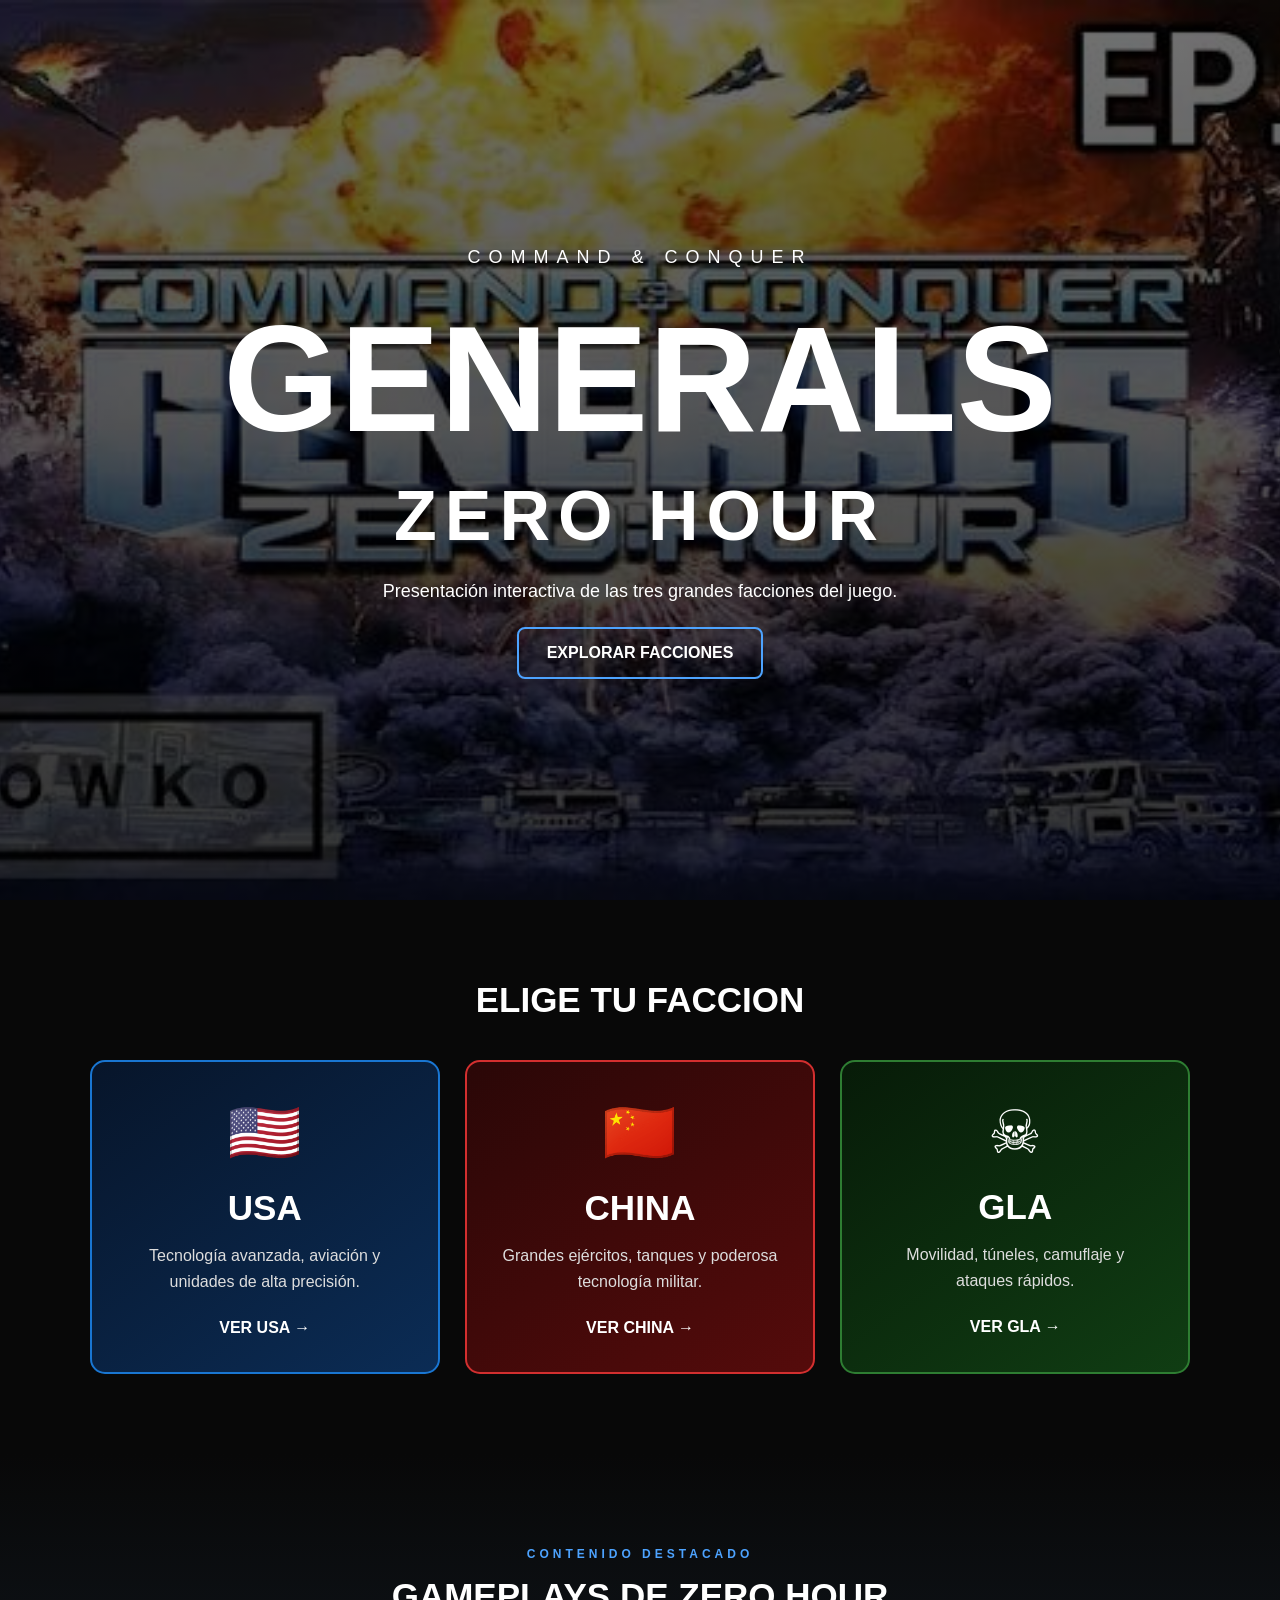
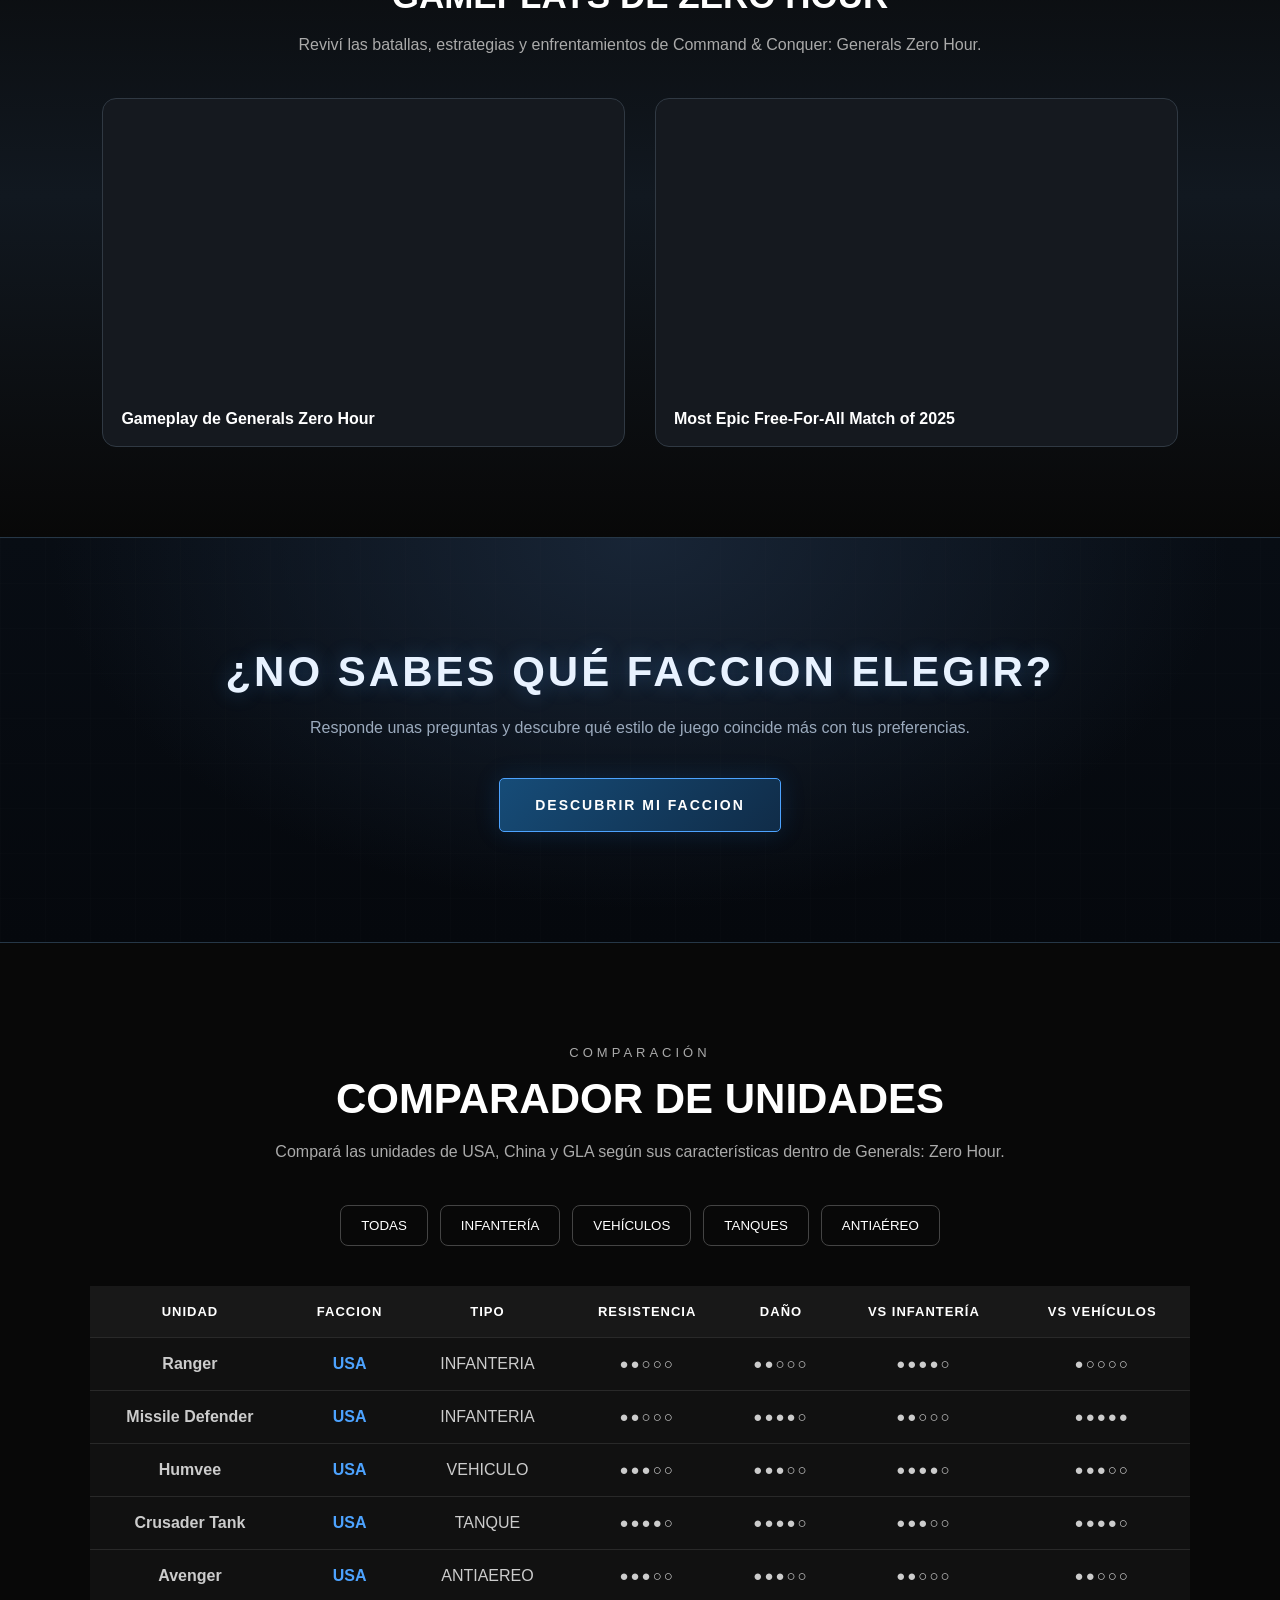
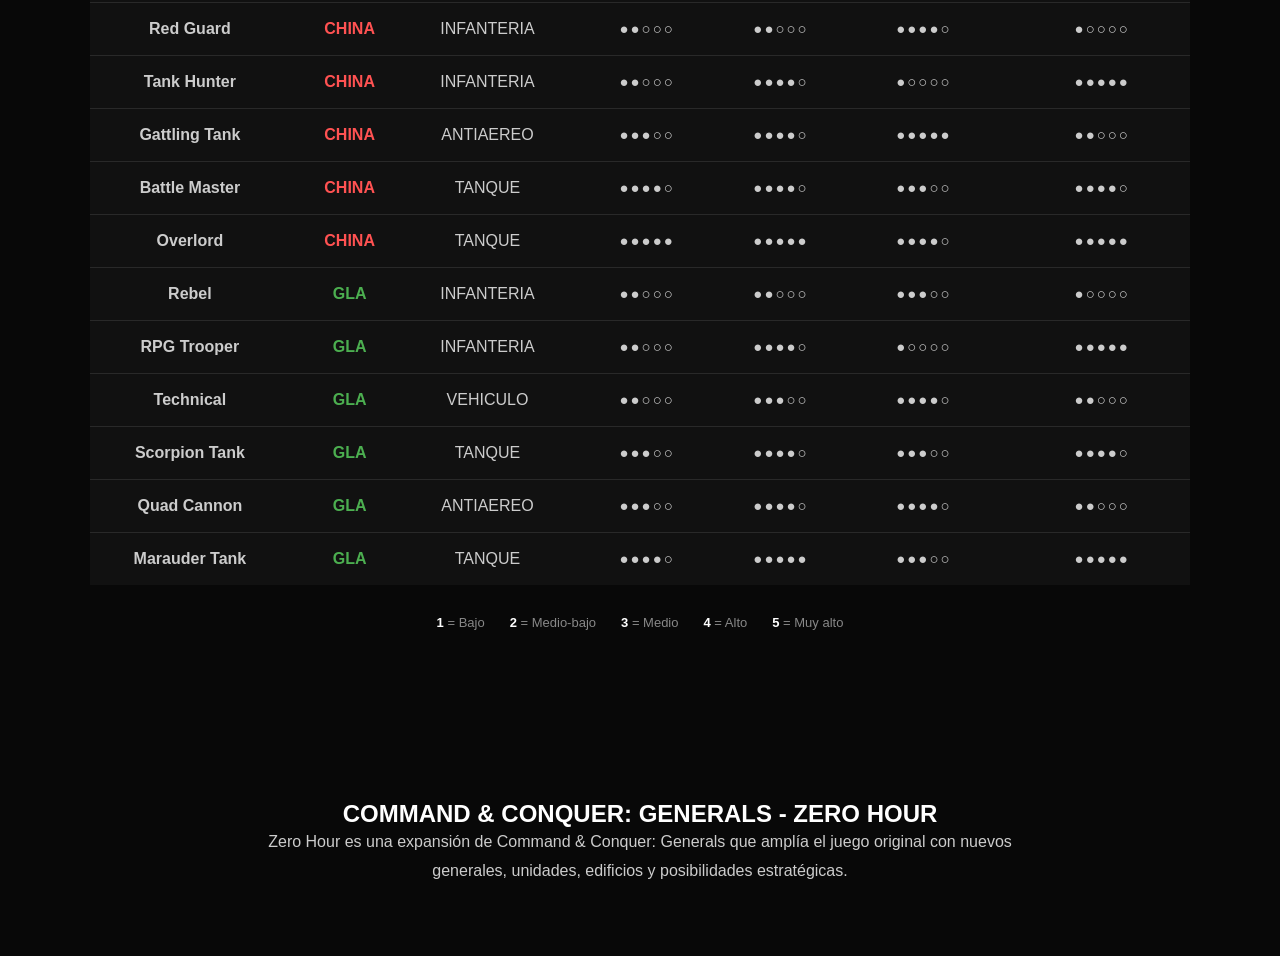
==== commit f0761955: "Revise index.html for improved layout and content Updated the HTML structure and content for the Com" ====
--- a/index.html
+++ b/index.html
@@ -12,7 +12,7 @@
     <header class="hero">
 
         <!-- CAMBIA ESTA IMAGEN POR TU PORTADA -->
-        <img src="portada.jpg" class="imagen-portada" alt="Portada de Generals Zero Hour">
+        <img src="CyC.jpg" class="imagen-portada" alt="Portada de Generals Zero Hour">
 
         <div class="hero-contenido">
             <p class="subtitulo">COMMAND & CONQUER</p>
@@ -77,39 +77,56 @@
             </div>
 
         </section>
-        <!-- =====================================
+       
+
+<!-- =====================================
      GAMEPLAYS DE ZERO HOUR
 ===================================== -->
 
 <section id="gameplays" class="gameplays">
 
+    <span class="etiqueta-videos">CONTENIDO DESTACADO</span>
+
     <h2 class="titulo">GAMEPLAYS DE ZERO HOUR</h2>
 
-    <p>
-        Mira partidas y gameplays de Command & Conquer: Generals Zero Hour.
+    <p class="descripcion-videos">
+        Reviví las batallas, estrategias y enfrentamientos
+        de Command & Conquer: Generals Zero Hour.
     </p>
 
     <div class="videos-grid">
 
-        <div class="video">
+        <!-- VIDEO 1 -->
+        <article class="video">
             <iframe
-                src="https://youtu.be/mf26tqIvAOc"
+                src="https://www.youtube.com/embed/oWCMC4BrLrs"
                 title="Gameplay de Generals Zero Hour"
+                loading="lazy"
+                allow="accelerometer; autoplay; clipboard-write; encrypted-media; gyroscope; picture-in-picture; web-share"
+                referrerpolicy="strict-origin-when-cross-origin"
                 allowfullscreen>
             </iframe>
-        </div>
-
-        <div class="video">
+            <h3>Gameplay de Generals Zero Hour</h3>
+        </article>
+
+        <!-- VIDEO 2 -->
+        <article class="video">
             <iframe
-                src="https://www.youtube.com/embed/ID_DEL_VIDEO"
-                title="Gameplay de Generals Zero Hour"
+                src="https://www.youtube.com/embed/mf26tqIvAOc"
+                title="Most Epic Free-For-All Match of 2025"
+                loading="lazy"
+                allow="accelerometer; autoplay; clipboard-write; encrypted-media; gyroscope; picture-in-picture; web-share"
+                referrerpolicy="strict-origin-when-cross-origin"
                 allowfullscreen>
             </iframe>
-        </div>
+            <h3>Most Epic Free-For-All Match of 2025</h3>
+        </article>
 
     </div>
 
 </section>
+
+
 
 
         <!-- DESCUBRIR FACCIÓN -->
@@ -257,13 +274,8 @@
     </main>
 
 
-    <footer>
-        <p>Proyecto escolar - Command & Conquer: Generals - Zero Hour</p>
-    </footer>
-
-
-    <script src="script.js"></script>
-    <!-- =====================================
+    
+<!-- =====================================
      REPRODUCTOR DE MÚSICA POR FACCIONES
 ====================================== -->
 
@@ -276,10 +288,12 @@
 <!-- FACCION CHINA -->
 <audio id="china-1" src="Soundtrack - China Battle 3 Theme(MP3_160K).mp3"></audio>
 <audio id="china-2" src="Soundtrack - China Battle 4 Theme(MP3_160K).mp3"></audio>
-<audio id="china-3" src="C_C generals Soundtrack - China Battle 1 Theme(MP3_160K).mp3"></audio>
+<audio id="china-3" src=""></audio>
 
 
 <!-- FACCION GLA -->
 <audio id="gla-1" src="Zero Hour - 04. GLA Anthem(MP3_160K).mp3"></audio>
 <audio id="gla-2" src="Glory(MP3_160K).mp3"></audio>
 <audio id="gla-3" src="GLA Battle Theme 3(MP3_160K).mp3"></audio>
+
+<script src="script.js"></script>
--- a/estilo.css
+++ b/estilo.css
@@ -229,72 +229,755 @@
 }
 
 
-/* =========================
-   DESCUBRIR
-========================= */
+
+/* ==========================================
+   DESCUBRIR MI FACCION
+   CENTRO DE COMANDO MILITAR
+========================================== */
 
 .descubrir {
-    padding: 80px 7%;
+    position: relative;
+    overflow: hidden;
+    padding: 110px 7%;
     text-align: center;
-    background: #111;
-}
-
-
-.descubrir h2 {
-    font-size: 35px;
+
+    background:
+        radial-gradient(ellipse at top, #182536 0%, transparent 65%),
+        linear-gradient(180deg, #080d14, #05080d);
+
+    border-top: 1px solid #263747;
+    border-bottom: 1px solid #263747;
+}
+
+/* DETALLES DE FONDO */
+
+.descubrir::before {
+    content: "";
+    position: absolute;
+    inset: 0;
+
+    background-image:
+        linear-gradient(rgba(255,255,255,.025) 1px, transparent 1px),
+        linear-gradient(90deg, rgba(255,255,255,.025) 1px, transparent 1px);
+
+    background-size: 45px 45px;
+    opacity: .35;
+    pointer-events: none;
+}
+
+.descubrir > h2,
+.descubrir > p,
+.descubrir > button,
+.descubrir > .test,
+.descubrir > .resultado {
+    position: relative;
+    z-index: 1;
+}
+
+.descubrir > h2 {
+    color: #e8f2ff;
+    font-size: clamp(27px, 4vw, 42px);
+    letter-spacing: 3px;
+    margin-bottom: 18px;
+    text-shadow: 0 0 20px rgba(77,163,255,.3);
+}
+
+.descubrir > p {
+    max-width: 700px;
+    margin: 0 auto 35px;
+    color: #9baabd;
+    font-size: 16px;
+    line-height: 1.8;
+}
+
+/* BOTÓN INICIAL */
+
+.descubrir-boton {
+    padding: 18px 35px;
+
+    background: linear-gradient(135deg, #164c78, #102c48);
+    border: 1px solid #4da3ff;
+    border-radius: 5px;
+
+    color: white;
+    font-size: 14px;
+    font-weight: 900;
+    letter-spacing: 2px;
+
+    box-shadow: 0 0 25px rgba(25,118,210,.18);
+
+    transition: .3s ease;
+}
+
+.descubrir-boton:hover {
+    background: #2479bd;
+    border-color: #8bc5ff;
+    box-shadow: 0 0 30px rgba(77,163,255,.4);
+    transform: translateY(-4px);
+}
+
+
+/* ==========================================
+   PANEL DE PREGUNTAS
+========================================== */
+
+.test {
+    position: relative;
+
+    width: 100%;
+    max-width: 850px;
+
+    margin: 55px auto 0;
+    padding: 40px;
+
+    background:
+        linear-gradient(145deg, rgba(21,34,49,.98), rgba(7,13,21,.98));
+
+    border: 1px solid #34485c;
+    border-radius: 12px;
+
+    box-shadow:
+        0 20px 60px rgba(0,0,0,.5),
+        inset 0 0 35px rgba(77,163,255,.035);
+
+    text-align: left;
+}
+
+/* LÍNEA SUPERIOR */
+
+.test::before {
+    content: "";
+    position: absolute;
+    top: 0;
+    left: 0;
+
+    width: 100%;
+    height: 3px;
+
+    background: linear-gradient(
+        90deg,
+        #2479c9,
+        #4da3ff,
+        #2479c9
+    );
+}
+
+
+/* ==========================================
+   PROGRESO
+========================================== */
+
+.progreso-test {
+    margin-bottom: 40px;
+}
+
+.progreso-info {
+    display: flex;
+    justify-content: space-between;
+    gap: 15px;
+
+    margin-bottom: 12px;
+
+    color: #8fbde8;
+    font-size: 11px;
+    font-weight: bold;
+    letter-spacing: 2px;
+}
+
+#porcentaje-test {
+    color: #4da3ff;
+}
+
+.progreso-fondo {
+    width: 100%;
+    height: 7px;
+
+    background: #263343;
+    border-radius: 20px;
+    overflow: hidden;
+}
+
+#progreso-barra {
+    width: 20%;
+    height: 100%;
+
+    background: linear-gradient(90deg, #1765a8, #66bdff);
+
+    border-radius: 20px;
+
+    box-shadow: 0 0 15px #2479c9;
+
+    transition: width .4s ease;
+}
+
+
+/* ==========================================
+   PREGUNTAS
+========================================== */
+
+#pregunta {
+    min-height: 75px;
+
+    display: flex;
+    align-items: center;
+
+    margin-bottom: 30px;
+
+    color: white;
+    font-size: clamp(20px, 3vw, 27px);
+    line-height: 1.4;
+    letter-spacing: .5px;
+}
+
+.animacion-pregunta {
+    animation: entradaPregunta .45s ease;
+}
+
+@keyframes entradaPregunta {
+    from {
+        opacity: 0;
+        transform: translateY(15px);
+    }
+
+    to {
+        opacity: 1;
+        transform: translateY(0);
+    }
+}
+
+
+/* ==========================================
+   TARJETAS DE RESPUESTAS
+========================================== */
+
+#respuestas {
+    display: grid;
+    grid-template-columns: 1fr;
+    gap: 14px;
+}
+
+.test .respuesta-opcion {
+    position: relative;
+
+    display: flex;
+    align-items: center;
+    gap: 18px;
+
+    width: 100%;
+    min-height: 85px;
+
+    margin: 0;
+    padding: 18px 22px;
+
+    background: rgba(255,255,255,.035);
+
+    border: 1px solid #344353;
+    border-radius: 8px;
+
+    color: #e5edf7;
+    text-align: left;
+
+    cursor: pointer;
+
+    transition:
+        background .25s ease,
+        border-color .25s ease,
+        transform .25s ease,
+        box-shadow .25s ease;
+
+    animation: entradaRespuesta .4s ease both;
+}
+
+@keyframes entradaRespuesta {
+    from {
+        opacity: 0;
+        transform: translateX(-12px);
+    }
+
+    to {
+        opacity: 1;
+        transform: translateX(0);
+    }
+}
+
+.test .respuesta-opcion:hover:not(:disabled) {
+    background: rgba(255,255,255,.09);
+    transform: translateX(7px);
+}
+
+.respuesta-icono {
+    display: flex;
+    align-items: center;
+    justify-content: center;
+
+    flex-shrink: 0;
+
+    width: 48px;
+    height: 48px;
+
+    background: rgba(255,255,255,.07);
+    border-radius: 8px;
+
+    font-size: 24px;
+}
+
+.respuesta-texto {
+    flex: 1;
+    font-size: 15px;
+    font-weight: bold;
+    line-height: 1.5;
+}
+
+.respuesta-flecha {
+    color: #77889a;
+    font-size: 22px;
+    transition: .25s;
+}
+
+
+/* USA */
+
+.test .respuesta-usa:hover:not(:disabled),
+.test .respuesta-usa.respuesta-seleccionada {
+    border-color: #4da3ff;
+    background: rgba(25,118,210,.17);
+    box-shadow: 0 0 20px rgba(25,118,210,.13);
+}
+
+.respuesta-usa:hover .respuesta-icono {
+    background: rgba(25,118,210,.3);
+}
+
+.respuesta-usa:hover .respuesta-flecha {
+    color: #4da3ff;
+    transform: translateX(5px);
+}
+
+
+/* CHINA */
+
+.test .respuesta-china:hover:not(:disabled),
+.test .respuesta-china.respuesta-seleccionada {
+    border-color: #ff5252;
+    background: rgba(211,47,47,.17);
+    box-shadow: 0 0 20px rgba(211,47,47,.13);
+}
+
+.respuesta-china:hover .respuesta-icono {
+    background: rgba(211,47,47,.3);
+}
+
+.respuesta-china:hover .respuesta-flecha {
+    color: #ff5252;
+    transform: translateX(5px);
+}
+
+
+/* GLA */
+
+.test .respuesta-gla:hover:not(:disabled),
+.test .respuesta-gla.respuesta-seleccionada {
+    border-color: #8cff32;
+    background: rgba(76,175,80,.14);
+    box-shadow: 0 0 20px rgba(76,175,80,.13);
+}
+
+.respuesta-gla:hover .respuesta-icono {
+    background: rgba(76,175,80,.3);
+}
+
+.respuesta-gla:hover .respuesta-flecha {
+    color: #8cff32;
+    transform: translateX(5px);
+}
+
+.test .respuesta-opcion:disabled {
+    cursor: default;
+    opacity: .8;
+}
+
+
+/* ==========================================
+   RESULTADO FINAL
+========================================== */
+
+.resultado {
+    width: 100%;
+    max-width: 850px;
+
+    margin: 45px auto 0;
+    padding: 0;
+
+    overflow: hidden;
+
+    background: linear-gradient(145deg, #172231, #080e16);
+
+    border: 1px solid #40536a;
+    border-radius: 12px;
+
+    box-shadow: 0 20px 60px rgba(0,0,0,.55);
+
+    animation: entradaResultado .6s ease;
+}
+
+@keyframes entradaResultado {
+    from {
+        opacity: 0;
+        transform: translateY(25px) scale(.98);
+    }
+
+    to {
+        opacity: 1;
+        transform: translateY(0) scale(1);
+    }
+}
+
+.resultado-contenido {
+    padding: 45px 35px;
+}
+
+.resultado-etiqueta {
+    display: inline-block;
+
+    padding: 9px 15px;
+    margin-bottom: 25px;
+
+    background: rgba(255,255,255,.06);
+    border: 1px solid rgba(255,255,255,.15);
+    border-radius: 4px;
+
+    color: #aebed0;
+    font-size: 10px;
+    font-weight: bold;
+    letter-spacing: 3px;
+}
+
+.resultado-bandera {
     margin-bottom: 15px;
-}
-
-
-.descubrir p {
-    color: #ccc;
-    margin-bottom: 30px;
-}
-
-
-.descubrir-boton {
-    background: #222;
-}
-
-
-.test {
-    max-width: 700px;
-    margin: 40px auto;
-    padding: 30px;
-    border: 1px solid #555;
-    border-radius: 15px;
-}
-
-
-.test button {
-    width: 100%;
-    margin: 10px 0;
-    padding: 15px;
-    border: 1px solid #555;
-    background: #181818;
+    font-size: 65px;
+}
+
+.resultado-contenido h2 {
+    margin-bottom: 15px;
+
+    color: #aebed0;
+    font-size: 16px;
+    letter-spacing: 5px;
+}
+
+.resultado-contenido h3 {
+    margin-bottom: 15px;
+
     color: white;
-    border-radius: 8px;
+    font-size: clamp(22px, 4vw, 35px);
+    letter-spacing: 2px;
+}
+
+.resultado-lema {
+    margin-bottom: 25px;
+
+    color: #aebed0;
+    font-size: 12px;
+    font-weight: bold;
+    letter-spacing: 3px;
+    line-height: 1.8;
+}
+
+.resultado-descripcion {
+    max-width: 650px;
+
+    margin: 0 auto 35px;
+
+    color: #c2cbd6;
+    font-size: 15px;
+    line-height: 1.9;
+}
+
+.resultado-contenido h4 {
+    margin-bottom: 18px;
+
+    color: #dce7f4;
+    font-size: 13px;
+    letter-spacing: 3px;
+}
+
+.resultado-caracteristicas {
+    display: grid;
+    grid-template-columns: repeat(2, 1fr);
+    gap: 12px;
+
+    max-width: 600px;
+    margin: 0 auto 35px;
+
+    list-style: none;
+}
+
+.resultado-caracteristicas li {
+    padding: 14px;
+
+    background: rgba(255,255,255,.045);
+    border: 1px solid rgba(255,255,255,.1);
+    border-radius: 6px;
+
+    color: #dce7f4;
+    font-size: 13px;
+    font-weight: bold;
+}
+
+.resultado-caracteristicas li::before {
+    content: "◆";
+    margin-right: 10px;
+}
+
+
+/* PUNTUACIONES */
+
+.resultado-puntuacion {
+    display: flex;
+    justify-content: center;
+    flex-wrap: wrap;
+    gap: 12px;
+
+    margin: 30px 0;
+}
+
+.resultado-puntuacion span {
+    padding: 12px 18px;
+
+    background: rgba(0,0,0,.25);
+    border: 1px solid #465568;
+    border-radius: 5px;
+
+    color: #dce7f4;
+    font-size: 12px;
+    font-weight: bold;
+    letter-spacing: 1px;
+}
+
+
+/* ==========================================
+   COLORES DEL RESULTADO
+========================================== */
+
+/* USA */
+
+.resultado-usa {
+    border-color: #2479c9;
+    box-shadow: 0 0 35px rgba(25,118,210,.15);
+}
+
+.resultado-usa .resultado-etiqueta {
+    color: #75baff;
+    border-color: #2479c9;
+}
+
+.resultado-usa .resultado-lema {
+    color: #75baff;
+}
+
+.resultado-usa .resultado-caracteristicas li::before {
+    color: #4da3ff;
+}
+
+.resultado-usa .resultado-puntuacion span:first-child {
+    border-color: #2479c9;
+    color: #75baff;
+}
+
+
+/* CHINA */
+
+.resultado-china {
+    border-color: #c62828;
+    box-shadow: 0 0 35px rgba(211,47,47,.15);
+}
+
+.resultado-china .resultado-etiqueta {
+    color: #ff7777;
+    border-color: #c62828;
+}
+
+.resultado-china .resultado-lema {
+    color: #ff7777;
+}
+
+.resultado-china .resultado-caracteristicas li::before {
+    color: #ff5252;
+}
+
+.resultado-china .resultado-puntuacion span:nth-child(2) {
+    border-color: #c62828;
+    color: #ff7777;
+}
+
+
+/* GLA */
+
+.resultado-gla {
+    border-color: #388e3c;
+    box-shadow: 0 0 35px rgba(76,175,80,.15);
+}
+
+.resultado-gla .resultado-etiqueta {
+    color: #9bea69;
+    border-color: #388e3c;
+}
+
+.resultado-gla .resultado-lema {
+    color: #9bea69;
+}
+
+.resultado-gla .resultado-caracteristicas li::before {
+    color: #8cff32;
+}
+
+.resultado-gla .resultado-puntuacion span:nth-child(3) {
+    border-color: #388e3c;
+    color: #9bea69;
+}
+
+
+/* ==========================================
+   BOTONES DEL RESULTADO
+========================================== */
+
+.resultado-boton {
+    display: inline-block;
+
+    margin: 5px;
+    padding: 16px 25px;
+
+    background: #183a59;
+    border: 1px solid #4da3ff;
+    border-radius: 5px;
+
+    color: white;
+    font-size: 12px;
+    letter-spacing: 1px;
+}
+
+.resultado-boton:hover {
+    background: #2479c9;
+    color: white;
+}
+
+.resultado-china .resultado-boton {
+    background: #451717;
+    border-color: #ff5252;
+}
+
+.resultado-china .resultado-boton:hover {
+    background: #b71c1c;
+}
+
+.resultado-gla .resultado-boton {
+    background: #17351a;
+    border-color: #8cff32;
+}
+
+.resultado-gla .resultado-boton:hover {
+    background: #286b2d;
+}
+
+.boton-repetir {
+    display: inline-block;
+
+    margin: 5px;
+    padding: 16px 25px;
+
+    background: transparent;
+    border: 1px solid #647386;
+    border-radius: 5px;
+
+    color: #dce7f4;
+    font-size: 12px;
+    font-weight: bold;
+    letter-spacing: 1px;
+
     cursor: pointer;
-}
-
-
-.test button:hover {
-    background: #333;
-}
-
-
-.resultado {
-    max-width: 700px;
-    margin: auto;
-    padding: 30px;
-    border-radius: 15px;
-    background: #181818;
-}
-
+    transition: .3s;
+}
+
+.boton-repetir:hover {
+    background: #26384b;
+    border-color: white;
+    transform: translateY(-3px);
+}
+
+
+/* ==========================================
+   ELEMENTO OCULTO
+========================================== */
 
 .oculto {
-    display: none;
-}
+    display: none !important;
+}
+
+
+/* ==========================================
+   ADAPTACIÓN PARA CELULARES
+========================================== */
+
+@media (max-width: 650px) {
+
+    .descubrir {
+        padding: 75px 5%;
+    }
+
+    .descubrir > h2 {
+        font-size: 27px;
+        letter-spacing: 1px;
+    }
+
+    .test {
+        padding: 25px 18px;
+    }
+
+    #pregunta {
+        min-height: auto;
+        font-size: 21px;
+    }
+
+    .test .respuesta-opcion {
+        min-height: 75px;
+        padding: 13px;
+        gap: 12px;
+    }
+
+    .respuesta-icono {
+        width: 40px;
+        height: 40px;
+        font-size: 20px;
+    }
+
+    .respuesta-texto {
+        font-size: 13px;
+    }
+
+    .resultado-contenido {
+        padding: 35px 18px;
+    }
+
+    .resultado-caracteristicas {
+        grid-template-columns: 1fr;
+    }
+
+    .resultado-puntuacion {
+        flex-direction: column;
+    }
+
+    .resultado-puntuacion span {
+        width: 100%;
+    }
+
+    .resultado-boton,
+    .boton-repetir {
+        width: 100%;
+        margin: 7px 0;
+    }
+
+}
+
 
 
 /* =========================
@@ -1102,31 +1785,91 @@
     }
 
 }
+
+/* =====================================
+   GAMEPLAYS DE ZERO HOUR
+===================================== */
+
 .gameplays {
-    padding: 60px 8%;
+    padding: 90px 8%;
     text-align: center;
-}
-
-.gameplays p {
-    margin-bottom: 30px;
+    background: linear-gradient(
+        180deg,
+        #080808,
+        #111820,
+        #080808
+    );
+}
+
+.etiqueta-videos {
+    display: inline-block;
+    color: #4da3ff;
+    font-size: 12px;
+    font-weight: bold;
+    letter-spacing: 4px;
+    margin-bottom: 15px;
+}
+
+.gameplays .titulo {
+    color: white;
+    margin-bottom: 15px;
+}
+
+.descripcion-videos {
+    color: #aaa;
+    max-width: 700px;
+    margin: 0 auto 40px;
+    line-height: 1.7;
 }
 
 .videos-grid {
     display: grid;
-    grid-template-columns: repeat(auto-fit, minmax(300px, 1fr));
-    gap: 25px;
+    grid-template-columns: repeat(2, minmax(0, 1fr));
+    gap: 30px;
+    max-width: 1200px;
+    margin: auto;
 }
 
 .video {
+    background: #15191f;
+    border: 1px solid #303943;
+    border-radius: 14px;
+    overflow: hidden;
+    transition: .3s ease;
+    text-align: left;
+}
+
+.video:hover {
+    transform: translateY(-6px);
+    border-color: #4da3ff;
+    box-shadow: 0 10px 30px rgba(25, 118, 210, .2);
+}
+
+.video iframe {
+    display: block;
     width: 100%;
     aspect-ratio: 16 / 9;
-}
-
-.video iframe {
-    width: 100%;
-    height: 100%;
     border: none;
-    border-radius: 10px;
+}
+
+.video h3 {
+    padding: 18px;
+    color: white;
+    font-size: 16px;
+}
+
+/* ADAPTACIÓN PARA CELULARES */
+
+@media (max-width: 750px) {
+
+    .videos-grid {
+        grid-template-columns: 1fr;
+    }
+
+    .gameplays {
+        padding: 65px 5%;
+    }
+
 }
 
 /* =====================================
@@ -1366,4 +2109,223 @@
         right: 22px;
         font-size: 8px;
     }
-}+}
+
+/* ==========================================
+   SISTEMA DE AUDIO - IDENTIDAD DE FACCIÓN
+========================================== */
+
+.pagina-general .reproductor {
+    --audio-principal: #2479C9;
+    --audio-secundario: #65B5FF;
+    --audio-dorado: #D8B45A;
+    --audio-fondo: rgba(16, 41, 74, 0.28);
+
+    position: relative;
+    overflow: hidden;
+
+    border: 1px solid var(--audio-principal);
+    border-left: 4px solid var(--audio-secundario);
+
+    background:
+        linear-gradient(
+            120deg,
+            var(--audio-fondo),
+            rgba(10, 10, 10, 0.96)
+        );
+
+    box-shadow:
+        0 0 18px var(--audio-fondo),
+        inset 0 0 20px rgba(255,255,255,0.025);
+
+    transition: 0.35s ease;
+}
+
+
+/* DETALLE SUPERIOR */
+
+.pagina-general .reproductor::before {
+    content: "";
+
+    position: absolute;
+    top: 0;
+    left: 0;
+
+    width: 100%;
+    height: 3px;
+
+    background: linear-gradient(
+        90deg,
+        var(--audio-principal),
+        var(--audio-secundario),
+        var(--audio-dorado)
+    );
+}
+
+
+/* ETIQUETAS Y TÍTULOS */
+
+.pagina-general .reproductor-etiqueta {
+    color: var(--audio-secundario);
+    letter-spacing: 3px;
+}
+
+.pagina-general .reproductor-info h2 {
+    color: white;
+    text-shadow:
+        0 0 12px var(--audio-principal);
+}
+
+.pagina-general .reproductor-info p {
+    color: var(--audio-secundario);
+}
+
+
+/* BOTONES */
+
+.pagina-general .boton-musica {
+    color: white;
+
+    border: 1px solid var(--audio-principal);
+
+    background: rgba(15, 15, 15, 0.9);
+
+    transition: 0.25s ease;
+}
+
+.pagina-general .boton-musica:hover {
+    color: white;
+
+    background: var(--audio-principal);
+
+    border-color: var(--audio-secundario);
+
+    box-shadow:
+        0 0 14px var(--audio-principal);
+
+    transform: translateY(-2px);
+}
+
+
+/* BOTÓN PRINCIPAL */
+
+.pagina-general .boton-musica.boton-play {
+    color: #111;
+
+    background: var(--audio-secundario);
+
+    border-color: var(--audio-secundario);
+
+    box-shadow:
+        0 0 12px var(--audio-principal);
+}
+
+
+/* PIE DEL REPRODUCTOR */
+
+.pagina-general .reproductor-pie {
+    color: var(--audio-dorado);
+}
+
+
+/* ==========================================
+   USA
+========================================== */
+
+.pagina-general[data-faccion="usa"] .reproductor {
+    --audio-principal: #2479C9;
+    --audio-secundario: #65B5FF;
+    --audio-dorado: #D8B45A;
+    --audio-fondo: rgba(16, 41, 74, 0.35);
+}
+
+
+/* ==========================================
+   CHINA
+========================================== */
+
+.pagina-general[data-faccion="china"] .reproductor {
+    --audio-principal: #B62932;
+    --audio-secundario: #FF5555;
+    --audio-dorado: #E6B94D;
+    --audio-fondo: rgba(90, 15, 20, 0.35);
+}
+
+
+/* ==========================================
+   GLA
+========================================== */
+
+.pagina-general[data-faccion="gla"] .reproductor {
+    --audio-principal: #557B32;
+    --audio-secundario: #9BCB55;
+    --audio-dorado: #C5AD78;
+    --audio-fondo: rgba(36, 57, 20, 0.4);
+}
+
+
+/* ==========================================
+   DETALLES SEGÚN LA ESPECIALIDAD
+========================================== */
+
+/* GRANGER - AVIACIÓN */
+
+.pagina-general[data-general="granger"] .reproductor {
+    --audio-secundario: #75D5FF;
+}
+
+
+/* TOWNES - TECNOLOGÍA LÁSER */
+
+.pagina-general[data-general="townes"] .reproductor {
+    --audio-secundario: #45A9FF;
+}
+
+
+/* ALEXANDER - SUPERARMAS */
+
+.pagina-general[data-general="alexander"] .reproductor {
+    --audio-secundario: #E5C36B;
+}
+
+
+/* KWAI - TANQUES */
+
+.pagina-general[data-general="kwai"] .reproductor {
+    --audio-secundario: #FF7043;
+}
+
+
+/* SHIN FAI - INFANTERÍA */
+
+.pagina-general[data-general="shin"] .reproductor {
+    --audio-secundario: #FFD166;
+}
+
+
+/* TAO - TECNOLOGÍA NUCLEAR */
+
+.pagina-general[data-general="tao"] .reproductor {
+    --audio-secundario: #FF9D42;
+}
+
+
+/* DR. THRAX - TOXINAS */
+
+.pagina-general[data-general="thrax"] .reproductor {
+    --audio-secundario: #B5E853;
+}
+
+
+/* KASSAD - SIGILO */
+
+.pagina-general[data-general="kassad"] .reproductor {
+    --audio-secundario: #B39DDB;
+}
+
+
+/* JUHZIZ - DEMOLICIÓN */
+
+.pagina-general[data-general="juhziz"] .reproductor {
+    --audio-secundario: #E5A34B;
+}
